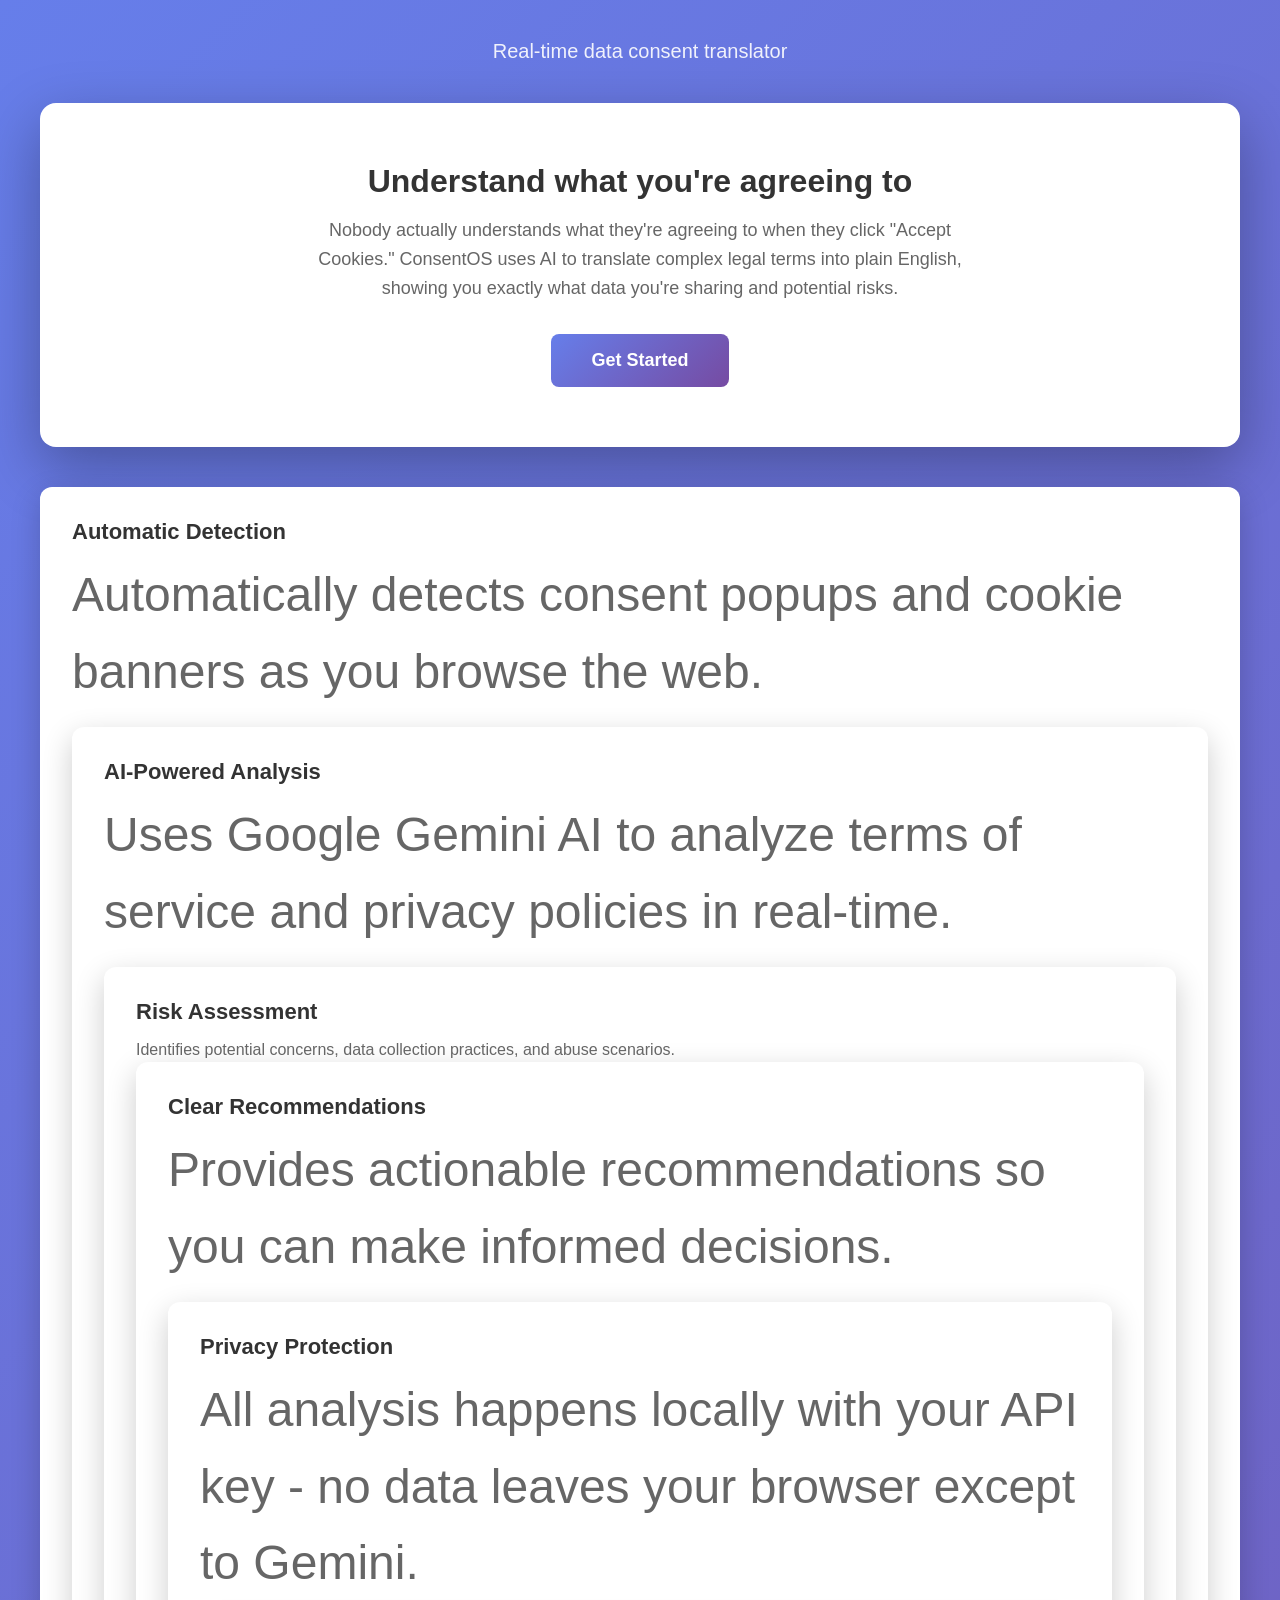
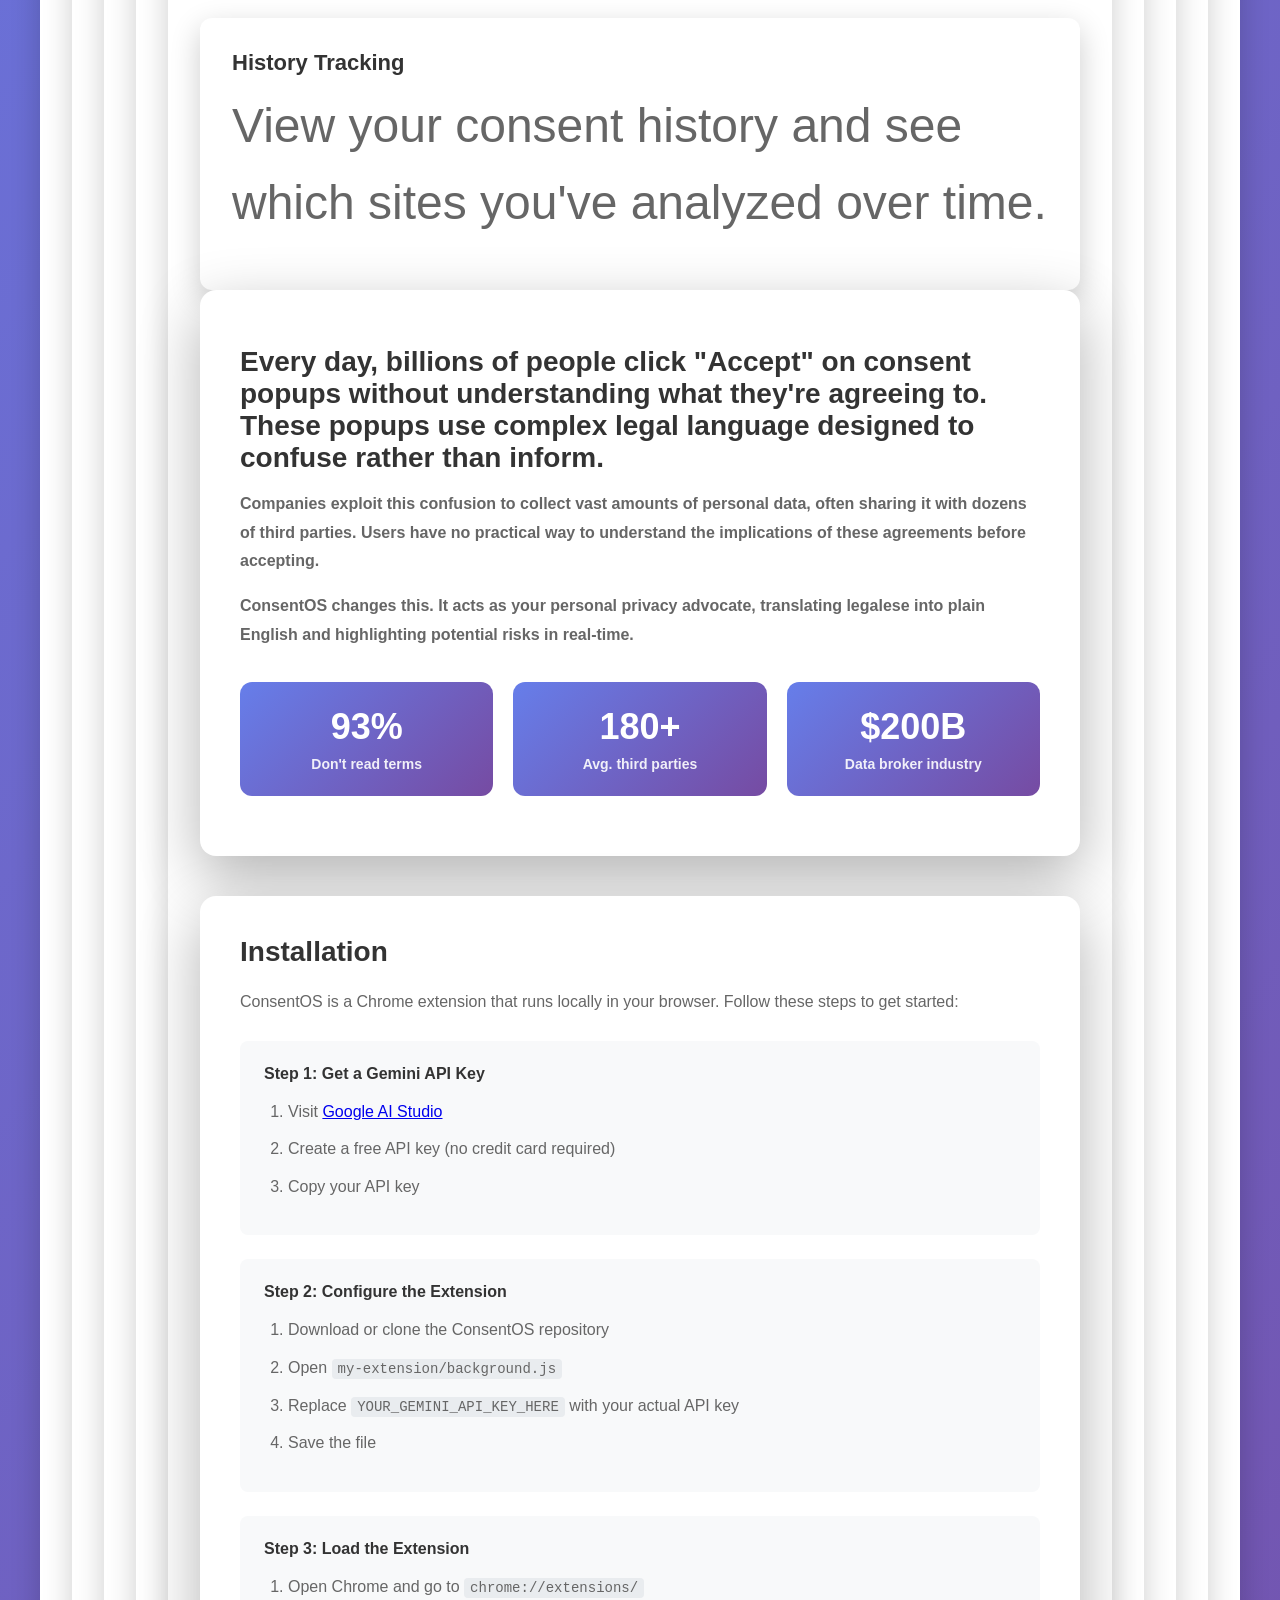
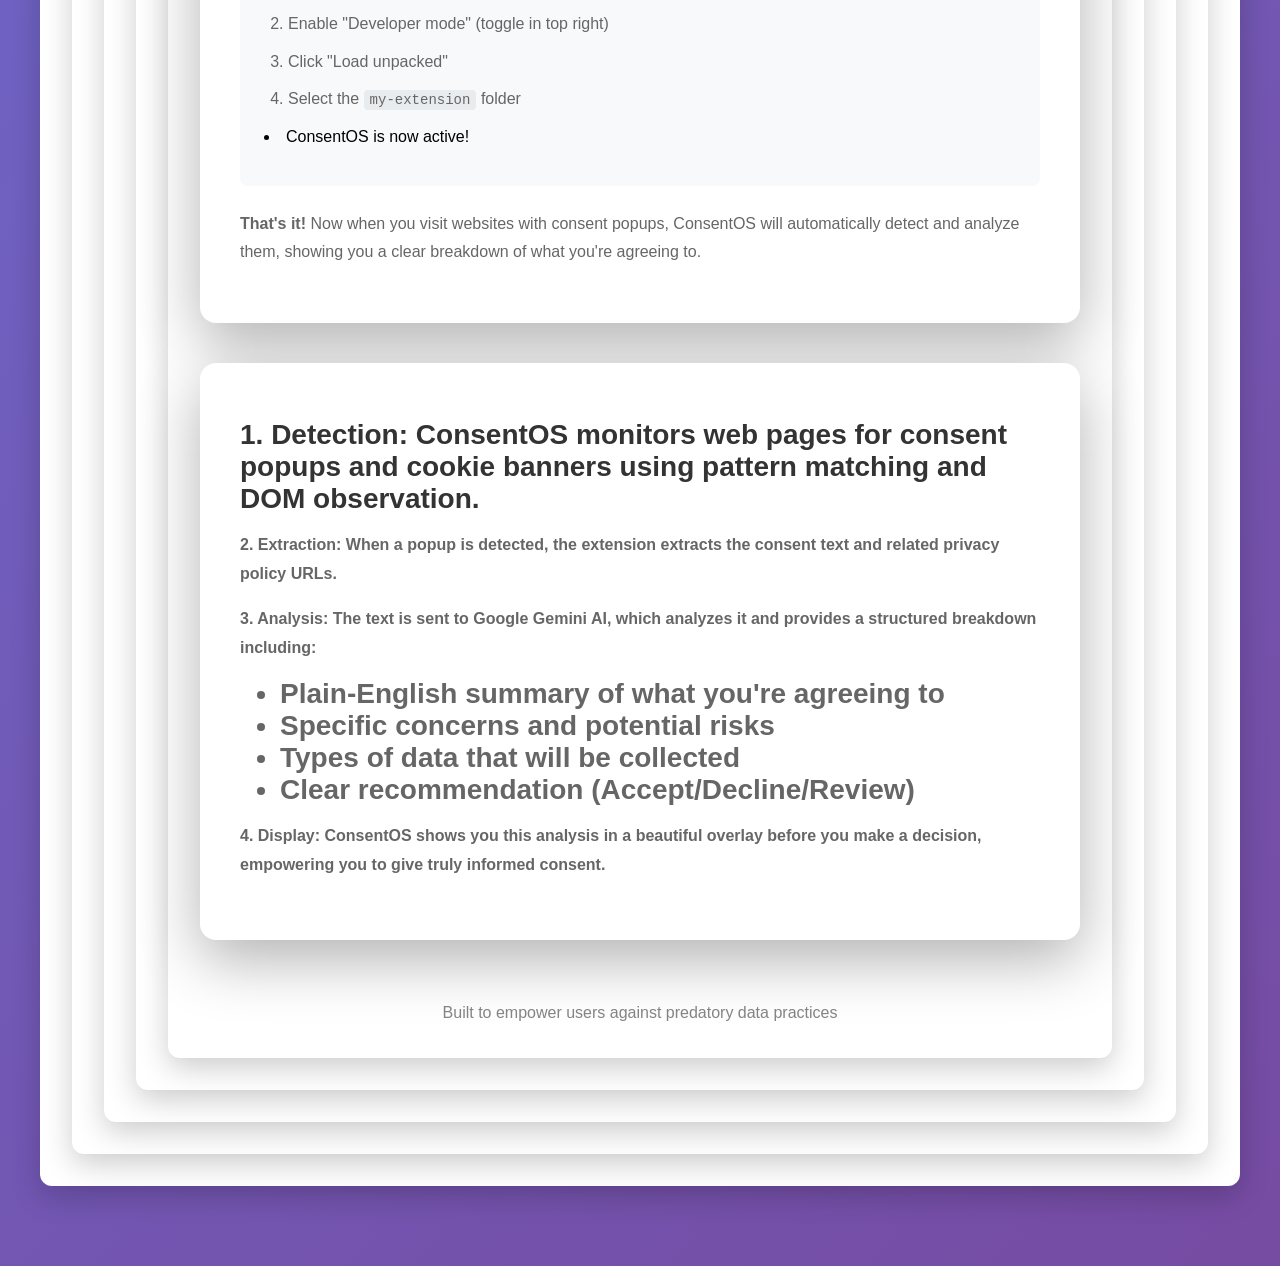
==== frontend/index.html @ c51e267b "feat: implement ConsentOS - real-time data consent translator - Chrome extension with AI-powered con" ====
<!DOCTYPE html>
<html lang="en">
<head>
  <meta charset="UTF-8">
  <meta name="viewport" content="width=device-width, initial-scale=1.0">
  <title>ConsentOS - Dashboard</title>
  <style>
    * {
      margin: 0;
      padding: 0;
      box-sizing: border-box;
    }
    
    body {
      font-family: -apple-system, BlinkMacSystemFont, 'Segoe UI', Roboto, sans-serif;
      background: linear-gradient(135deg, #667eea 0%, #764ba2 100%);
      min-height: 100vh;
      padding: 40px 20px;
    }
    
    .container {
      max-width: 1200px;
      margin: 0 auto;
    }
    
    header {
      text-align: center;
      color: white;
      margin-bottom: 40px;
    }
    
    h1 {
      font-size: 48px;
      margin-bottom: 12px;
    }
    
    .tagline {
      font-size: 20px;
      opacity: 0.9;
    }
    
    .hero {
      background: white;
      border-radius: 16px;
      padding: 60px 40px;
      text-align: center;
      margin-bottom: 40px;
      box-shadow: 0 20px 60px rgba(0, 0, 0, 0.3);
    }
    
    .hero h2 {
      font-size: 32px;
      color: #333;
      margin-bottom: 16px;
    }
    
    .hero p {
      font-size: 18px;
      color: #666;
      line-height: 1.6;
      max-width: 700px;
      margin: 0 auto 32px;
    }
    
    .cta-button {
      display: inline-block;
      background: linear-gradient(135deg, #667eea 0%, #764ba2 100%);
      color: white;
      padding: 16px 40px;
      border-radius: 8px;
      text-decoration: none;
      font-size: 18px;
      font-weight: 600;
      transition: transform 0.2s, box-shadow 0.2s;
    }
    
    .cta-button:hover {
      transform: translateY(-2px);
      box-shadow: 0 10px 30px rgba(102, 126, 234, 0.4);
    }
    
    .features {
      display: grid;
      grid-template-columns: repeat(auto-fit, minmax(300px, 1fr));
      gap: 24px;
      margin-bottom: 40px;
    }
    
    .feature-card {
      background: white;
      border-radius: 12px;
      padding: 32px;
      box-shadow: 0 10px 30px rgba(0, 0, 0, 0.2);
    }
    
    .feature-icon {
      font-size: 48px;
      margin-bottom: 16px;
    }
    
    .feature-card h3 {
      font-size: 22px;
      color: #333;
      margin-bottom: 12px;
    }
    
    .feature-card p {
      color: #666;
      line-height: 1.6;
    }
    
    .problem-section {
      background: white;
      border-radius: 16px;
      padding: 40px;
      margin-bottom: 40px;
      box-shadow: 0 20px 60px rgba(0, 0, 0, 0.3);
    }
    
    .problem-section h2 {
      font-size: 28px;
      color: #333;
      margin-bottom: 20px;
    }
    
    .problem-section p {
      color: #666;
      line-height: 1.8;
      font-size: 16px;
      margin-bottom: 16px;
    }
    
    .stats {
      display: grid;
      grid-template-columns: repeat(auto-fit, minmax(200px, 1fr));
      gap: 20px;
      margin-top: 32px;
    }
    
    .stat-card {
      background: linear-gradient(135deg, #667eea 0%, #764ba2 100%);
      color: white;
      padding: 24px;
      border-radius: 12px;
      text-align: center;
    }
    
    .stat-number {
      font-size: 36px;
      font-weight: 700;
      margin-bottom: 8px;
    }
    
    .stat-label {
      font-size: 14px;
      opacity: 0.9;
    }
    
    footer {
      text-align: center;
      color: white;
      margin-top: 60px;
      opacity: 0.8;
    }
    
    .install-steps {
      background: #f8f9fa;
      border-radius: 8px;
      padding: 24px;
      margin-top: 24px;
    }
    
    .install-steps h4 {
      color: #333;
      margin-bottom: 16px;
    }
    
    .install-steps ol {
      padding-left: 24px;
      color: #666;
    }
    
    .install-steps li {
      margin-bottom: 12px;
      line-height: 1.6;
    }
    
    code {
      background: #e9ecef;
      padding: 2px 6px;
      border-radius: 4px;
      font-family: 'Courier New', monospace;
      font-size: 14px;
    }
  </style>
</head>
<body>
  <div class="container">
    <header>
      <p class="tagline">Real-time data consent translator</p>      <h1>
    </header>
    
    <div class="hero">
      <h2>Understand what you're agreeing to</h2>
      <p>
        Nobody actually understands what they're agreeing to when they click "Accept Cookies." 
        ConsentOS uses AI to translate complex legal terms into plain English, showing you exactly 
        what data you're sharing and potential risks.
      </p>
      <a href="#install" class="cta-button">Get Started</a>
    </div>
    
    <div class="features">
      <div class="feature-card">
        <h3>Automatic Detection</h3>        <div class="feature-icon">
        <p>Automatically detects consent popups and cookie banners as you browse the web.</p>
      </div>
      
      <div class="feature-card">
        <h3>AI-Powered Analysis</h3>        <div class="feature-icon">
        <p>Uses Google Gemini AI to analyze terms of service and privacy policies in real-time.</p>
      </div>
      
      <div class="feature-card">
        <div class="feature-</div>icon">
        <h3>Risk Assessment</h3>
        <p>Identifies potential concerns, data collection practices, and abuse scenarios.</p>
      </div>
      
      <div class="feature-card">
        <h3>Clear Recommendations</h3>        <div class="feature-icon">
        <p>Provides actionable recommendations so you can make informed decisions.</p>
      </div>
      
      <div class="feature-card">
        <h3>Privacy Protection</h3>        <div class="feature-icon">
        <p>All analysis happens locally with your API key - no data leaves your browser except to Gemini.</p>
      </div>
      
      <div class="feature-card">
        <h3>History Tracking</h3>        <div class="feature-icon">
        <p>View your consent history and see which sites you've analyzed over time.</p>
      </div>
    </div>
    
    <div class="problem-section">
      <p>      <h2>
        Every day, billions of people click "Accept" on consent popups without understanding what 
        they're agreeing to. These popups use complex legal language designed to confuse rather than inform.
      </p>
      <p>
        Companies exploit this confusion to collect vast amounts of personal data, often sharing it 
        with dozens of third parties. Users have no practical way to understand the implications of 
        these agreements before accepting.
      </p>
      <p>
        <strong>ConsentOS changes this.</strong> It acts as your personal privacy advocate, translating 
        legalese into plain English and highlighting potential risks in real-time.
      </p>
      
      <div class="stats">
        <div class="stat-card">
          <div class="stat-number">93%</div>
          <div class="stat-label">Don't read terms</div>
        </div>
        <div class="stat-card">
          <div class="stat-number">180+</div>
          <div class="stat-label">Avg. third parties</div>
        </div>
        <div class="stat-card">
          <div class="stat-number">$200B</div>
          <div class="stat-label">Data broker industry</div>
        </div>
      </div>
    </div>
    
    <div class="problem-section" id="install">
      <h2> Installation</h2>
      <p>
        ConsentOS is a Chrome extension that runs locally in your browser. Follow these steps to get started:
      </p>
      
      <div class="install-steps">
        <h4>Step 1: Get a Gemini API Key</h4>
        <ol>
          <li>Visit <a href="https://makersuite.google.com/app/apikey" target="_blank">Google AI Studio</a></li>
          <li>Create a free API key (no credit card required)</li>
          <li>Copy your API key</li>
        </ol>
      </div>
      
      <div class="install-steps">
        <h4>Step 2: Configure the Extension</h4>
        <ol>
          <li>Download or clone the ConsentOS repository</li>
          <li>Open <code>my-extension/background.js</code></li>
          <li>Replace <code>YOUR_GEMINI_API_KEY_HERE</code> with your actual API key</li>
          <li>Save the file</li>
        </ol>
      </div>
      
      <div class="install-steps">
        <h4>Step 3: Load the Extension</h4>
        <ol>
          <li>Open Chrome and go to <code>chrome://extensions/</code></li>
          <li>Enable "Developer mode" (toggle in top right)</li>
          <li>Click "Load unpacked"</li>
          <li>Select the <code>my-extension</code> folder</li>
        </ol>          <li>ConsentOS is now active! 
      </div>
      
      <p style="margin-top: 24px;">
        <strong>That's it!</strong> Now when you visit websites with consent popups, ConsentOS will 
        automatically detect and analyze them, showing you a clear breakdown of what you're agreeing to.
      </p>
    </div>
    
    <div class="problem-section">
      <p>      <h2>
        <strong>1. Detection:</strong> ConsentOS monitors web pages for consent popups and cookie banners 
        using pattern matching and DOM observation.
      </p>
      <p>
        <strong>2. Extraction:</strong> When a popup is detected, the extension extracts the consent text 
        and related privacy policy URLs.
      </p>
      <p>
        <strong>3. Analysis:</strong> The text is sent to Google Gemini AI, which analyzes it and provides 
        a structured breakdown including:
      </p>
      <ul style="padding-left: 40px; color: #666; margin: 16px 0;">
        <li>Plain-English summary of what you're agreeing to</li>
        <li>Specific concerns and potential risks</li>
        <li>Types of data that will be collected</li>
        <li>Clear recommendation (Accept/Decline/Review)</li>
      </ul>
      <p>
        <strong>4. Display:</strong> ConsentOS shows you this analysis in a beautiful overlay before you 
        make a decision, empowering you to give truly informed consent.
      </p>
    </div>
    
    <footer>
      <p>Built to empower users against predatory data practices</p>
      <p style="margin-top:  2026 ConsentOS - Open Source Privacy Tool</p>8px;">
    </footer>
  </div>
</body>
</html>
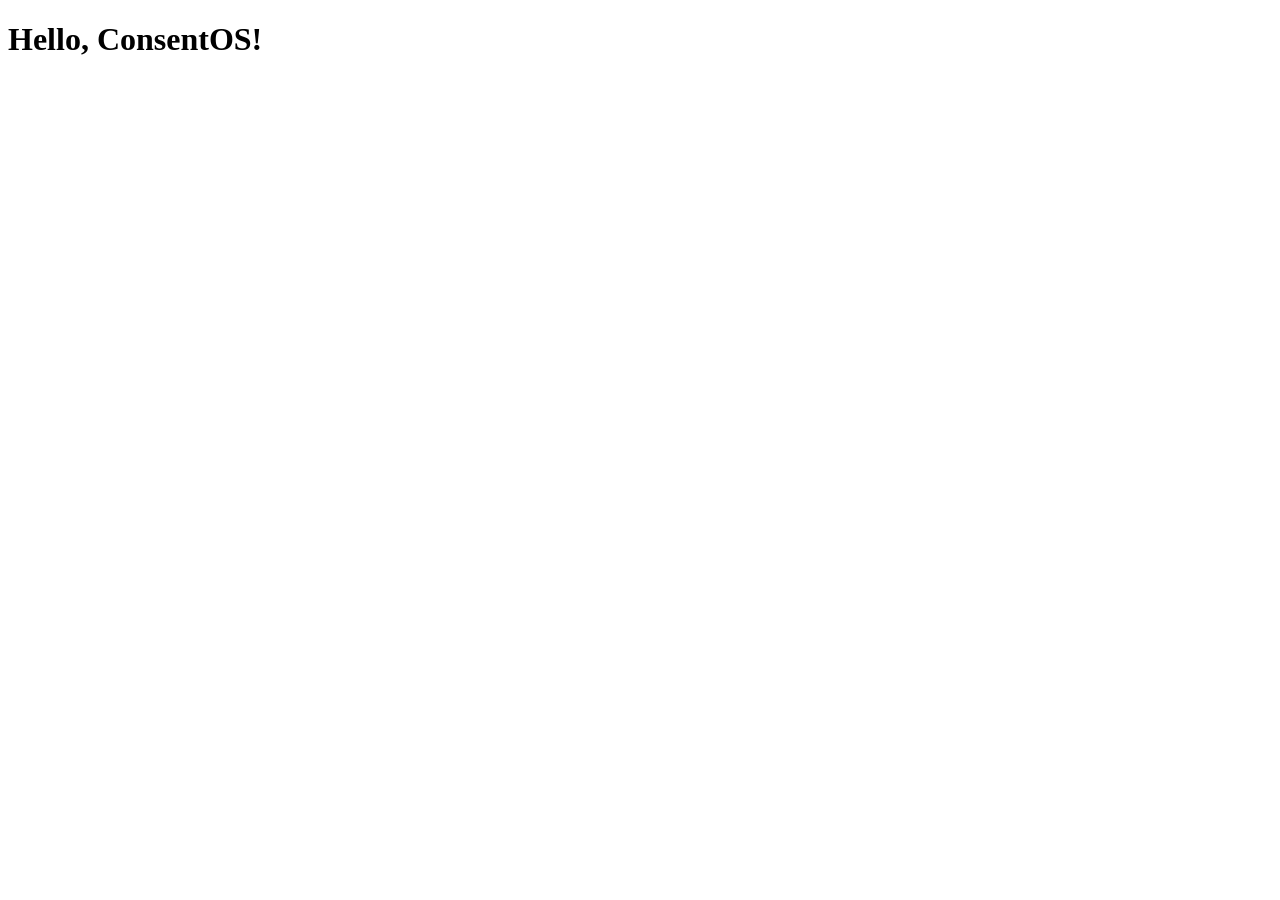
==== commit b2340d7e: "feat: add home page" ====
--- a/frontend/index.html
+++ b/frontend/index.html
@@ -1,349 +1,11 @@
 <!DOCTYPE html>
 <html lang="en">
 <head>
-  <meta charset="UTF-8">
-  <meta name="viewport" content="width=device-width, initial-scale=1.0">
-  <title>ConsentOS - Dashboard</title>
-  <style>
-    * {
-      margin: 0;
-      padding: 0;
-      box-sizing: border-box;
-    }
-    
-    body {
-      font-family: -apple-system, BlinkMacSystemFont, 'Segoe UI', Roboto, sans-serif;
-      background: linear-gradient(135deg, #667eea 0%, #764ba2 100%);
-      min-height: 100vh;
-      padding: 40px 20px;
-    }
-    
-    .container {
-      max-width: 1200px;
-      margin: 0 auto;
-    }
-    
-    header {
-      text-align: center;
-      color: white;
-      margin-bottom: 40px;
-    }
-    
-    h1 {
-      font-size: 48px;
-      margin-bottom: 12px;
-    }
-    
-    .tagline {
-      font-size: 20px;
-      opacity: 0.9;
-    }
-    
-    .hero {
-      background: white;
-      border-radius: 16px;
-      padding: 60px 40px;
-      text-align: center;
-      margin-bottom: 40px;
-      box-shadow: 0 20px 60px rgba(0, 0, 0, 0.3);
-    }
-    
-    .hero h2 {
-      font-size: 32px;
-      color: #333;
-      margin-bottom: 16px;
-    }
-    
-    .hero p {
-      font-size: 18px;
-      color: #666;
-      line-height: 1.6;
-      max-width: 700px;
-      margin: 0 auto 32px;
-    }
-    
-    .cta-button {
-      display: inline-block;
-      background: linear-gradient(135deg, #667eea 0%, #764ba2 100%);
-      color: white;
-      padding: 16px 40px;
-      border-radius: 8px;
-      text-decoration: none;
-      font-size: 18px;
-      font-weight: 600;
-      transition: transform 0.2s, box-shadow 0.2s;
-    }
-    
-    .cta-button:hover {
-      transform: translateY(-2px);
-      box-shadow: 0 10px 30px rgba(102, 126, 234, 0.4);
-    }
-    
-    .features {
-      display: grid;
-      grid-template-columns: repeat(auto-fit, minmax(300px, 1fr));
-      gap: 24px;
-      margin-bottom: 40px;
-    }
-    
-    .feature-card {
-      background: white;
-      border-radius: 12px;
-      padding: 32px;
-      box-shadow: 0 10px 30px rgba(0, 0, 0, 0.2);
-    }
-    
-    .feature-icon {
-      font-size: 48px;
-      margin-bottom: 16px;
-    }
-    
-    .feature-card h3 {
-      font-size: 22px;
-      color: #333;
-      margin-bottom: 12px;
-    }
-    
-    .feature-card p {
-      color: #666;
-      line-height: 1.6;
-    }
-    
-    .problem-section {
-      background: white;
-      border-radius: 16px;
-      padding: 40px;
-      margin-bottom: 40px;
-      box-shadow: 0 20px 60px rgba(0, 0, 0, 0.3);
-    }
-    
-    .problem-section h2 {
-      font-size: 28px;
-      color: #333;
-      margin-bottom: 20px;
-    }
-    
-    .problem-section p {
-      color: #666;
-      line-height: 1.8;
-      font-size: 16px;
-      margin-bottom: 16px;
-    }
-    
-    .stats {
-      display: grid;
-      grid-template-columns: repeat(auto-fit, minmax(200px, 1fr));
-      gap: 20px;
-      margin-top: 32px;
-    }
-    
-    .stat-card {
-      background: linear-gradient(135deg, #667eea 0%, #764ba2 100%);
-      color: white;
-      padding: 24px;
-      border-radius: 12px;
-      text-align: center;
-    }
-    
-    .stat-number {
-      font-size: 36px;
-      font-weight: 700;
-      margin-bottom: 8px;
-    }
-    
-    .stat-label {
-      font-size: 14px;
-      opacity: 0.9;
-    }
-    
-    footer {
-      text-align: center;
-      color: white;
-      margin-top: 60px;
-      opacity: 0.8;
-    }
-    
-    .install-steps {
-      background: #f8f9fa;
-      border-radius: 8px;
-      padding: 24px;
-      margin-top: 24px;
-    }
-    
-    .install-steps h4 {
-      color: #333;
-      margin-bottom: 16px;
-    }
-    
-    .install-steps ol {
-      padding-left: 24px;
-      color: #666;
-    }
-    
-    .install-steps li {
-      margin-bottom: 12px;
-      line-height: 1.6;
-    }
-    
-    code {
-      background: #e9ecef;
-      padding: 2px 6px;
-      border-radius: 4px;
-      font-family: 'Courier New', monospace;
-      font-size: 14px;
-    }
-  </style>
+    <meta charset="UTF-8">
+    <meta name="viewport" content="width=device-width, initial-scale=1.0">
+    <title>Hello</title>
 </head>
 <body>
-  <div class="container">
-    <header>
-      <p class="tagline">Real-time data consent translator</p>      <h1>
-    </header>
-    
-    <div class="hero">
-      <h2>Understand what you're agreeing to</h2>
-      <p>
-        Nobody actually understands what they're agreeing to when they click "Accept Cookies." 
-        ConsentOS uses AI to translate complex legal terms into plain English, showing you exactly 
-        what data you're sharing and potential risks.
-      </p>
-      <a href="#install" class="cta-button">Get Started</a>
-    </div>
-    
-    <div class="features">
-      <div class="feature-card">
-        <h3>Automatic Detection</h3>        <div class="feature-icon">
-        <p>Automatically detects consent popups and cookie banners as you browse the web.</p>
-      </div>
-      
-      <div class="feature-card">
-        <h3>AI-Powered Analysis</h3>        <div class="feature-icon">
-        <p>Uses Google Gemini AI to analyze terms of service and privacy policies in real-time.</p>
-      </div>
-      
-      <div class="feature-card">
-        <div class="feature-</div>icon">
-        <h3>Risk Assessment</h3>
-        <p>Identifies potential concerns, data collection practices, and abuse scenarios.</p>
-      </div>
-      
-      <div class="feature-card">
-        <h3>Clear Recommendations</h3>        <div class="feature-icon">
-        <p>Provides actionable recommendations so you can make informed decisions.</p>
-      </div>
-      
-      <div class="feature-card">
-        <h3>Privacy Protection</h3>        <div class="feature-icon">
-        <p>All analysis happens locally with your API key - no data leaves your browser except to Gemini.</p>
-      </div>
-      
-      <div class="feature-card">
-        <h3>History Tracking</h3>        <div class="feature-icon">
-        <p>View your consent history and see which sites you've analyzed over time.</p>
-      </div>
-    </div>
-    
-    <div class="problem-section">
-      <p>      <h2>
-        Every day, billions of people click "Accept" on consent popups without understanding what 
-        they're agreeing to. These popups use complex legal language designed to confuse rather than inform.
-      </p>
-      <p>
-        Companies exploit this confusion to collect vast amounts of personal data, often sharing it 
-        with dozens of third parties. Users have no practical way to understand the implications of 
-        these agreements before accepting.
-      </p>
-      <p>
-        <strong>ConsentOS changes this.</strong> It acts as your personal privacy advocate, translating 
-        legalese into plain English and highlighting potential risks in real-time.
-      </p>
-      
-      <div class="stats">
-        <div class="stat-card">
-          <div class="stat-number">93%</div>
-          <div class="stat-label">Don't read terms</div>
-        </div>
-        <div class="stat-card">
-          <div class="stat-number">180+</div>
-          <div class="stat-label">Avg. third parties</div>
-        </div>
-        <div class="stat-card">
-          <div class="stat-number">$200B</div>
-          <div class="stat-label">Data broker industry</div>
-        </div>
-      </div>
-    </div>
-    
-    <div class="problem-section" id="install">
-      <h2> Installation</h2>
-      <p>
-        ConsentOS is a Chrome extension that runs locally in your browser. Follow these steps to get started:
-      </p>
-      
-      <div class="install-steps">
-        <h4>Step 1: Get a Gemini API Key</h4>
-        <ol>
-          <li>Visit <a href="https://makersuite.google.com/app/apikey" target="_blank">Google AI Studio</a></li>
-          <li>Create a free API key (no credit card required)</li>
-          <li>Copy your API key</li>
-        </ol>
-      </div>
-      
-      <div class="install-steps">
-        <h4>Step 2: Configure the Extension</h4>
-        <ol>
-          <li>Download or clone the ConsentOS repository</li>
-          <li>Open <code>my-extension/background.js</code></li>
-          <li>Replace <code>YOUR_GEMINI_API_KEY_HERE</code> with your actual API key</li>
-          <li>Save the file</li>
-        </ol>
-      </div>
-      
-      <div class="install-steps">
-        <h4>Step 3: Load the Extension</h4>
-        <ol>
-          <li>Open Chrome and go to <code>chrome://extensions/</code></li>
-          <li>Enable "Developer mode" (toggle in top right)</li>
-          <li>Click "Load unpacked"</li>
-          <li>Select the <code>my-extension</code> folder</li>
-        </ol>          <li>ConsentOS is now active! 
-      </div>
-      
-      <p style="margin-top: 24px;">
-        <strong>That's it!</strong> Now when you visit websites with consent popups, ConsentOS will 
-        automatically detect and analyze them, showing you a clear breakdown of what you're agreeing to.
-      </p>
-    </div>
-    
-    <div class="problem-section">
-      <p>      <h2>
-        <strong>1. Detection:</strong> ConsentOS monitors web pages for consent popups and cookie banners 
-        using pattern matching and DOM observation.
-      </p>
-      <p>
-        <strong>2. Extraction:</strong> When a popup is detected, the extension extracts the consent text 
-        and related privacy policy URLs.
-      </p>
-      <p>
-        <strong>3. Analysis:</strong> The text is sent to Google Gemini AI, which analyzes it and provides 
-        a structured breakdown including:
-      </p>
-      <ul style="padding-left: 40px; color: #666; margin: 16px 0;">
-        <li>Plain-English summary of what you're agreeing to</li>
-        <li>Specific concerns and potential risks</li>
-        <li>Types of data that will be collected</li>
-        <li>Clear recommendation (Accept/Decline/Review)</li>
-      </ul>
-      <p>
-        <strong>4. Display:</strong> ConsentOS shows you this analysis in a beautiful overlay before you 
-        make a decision, empowering you to give truly informed consent.
-      </p>
-    </div>
-    
-    <footer>
-      <p>Built to empower users against predatory data practices</p>
-      <p style="margin-top:  2026 ConsentOS - Open Source Privacy Tool</p>8px;">
-    </footer>
-  </div>
+    <h1>Hello, ConsentOS!</h1>
 </body>
-</html>
+</html>
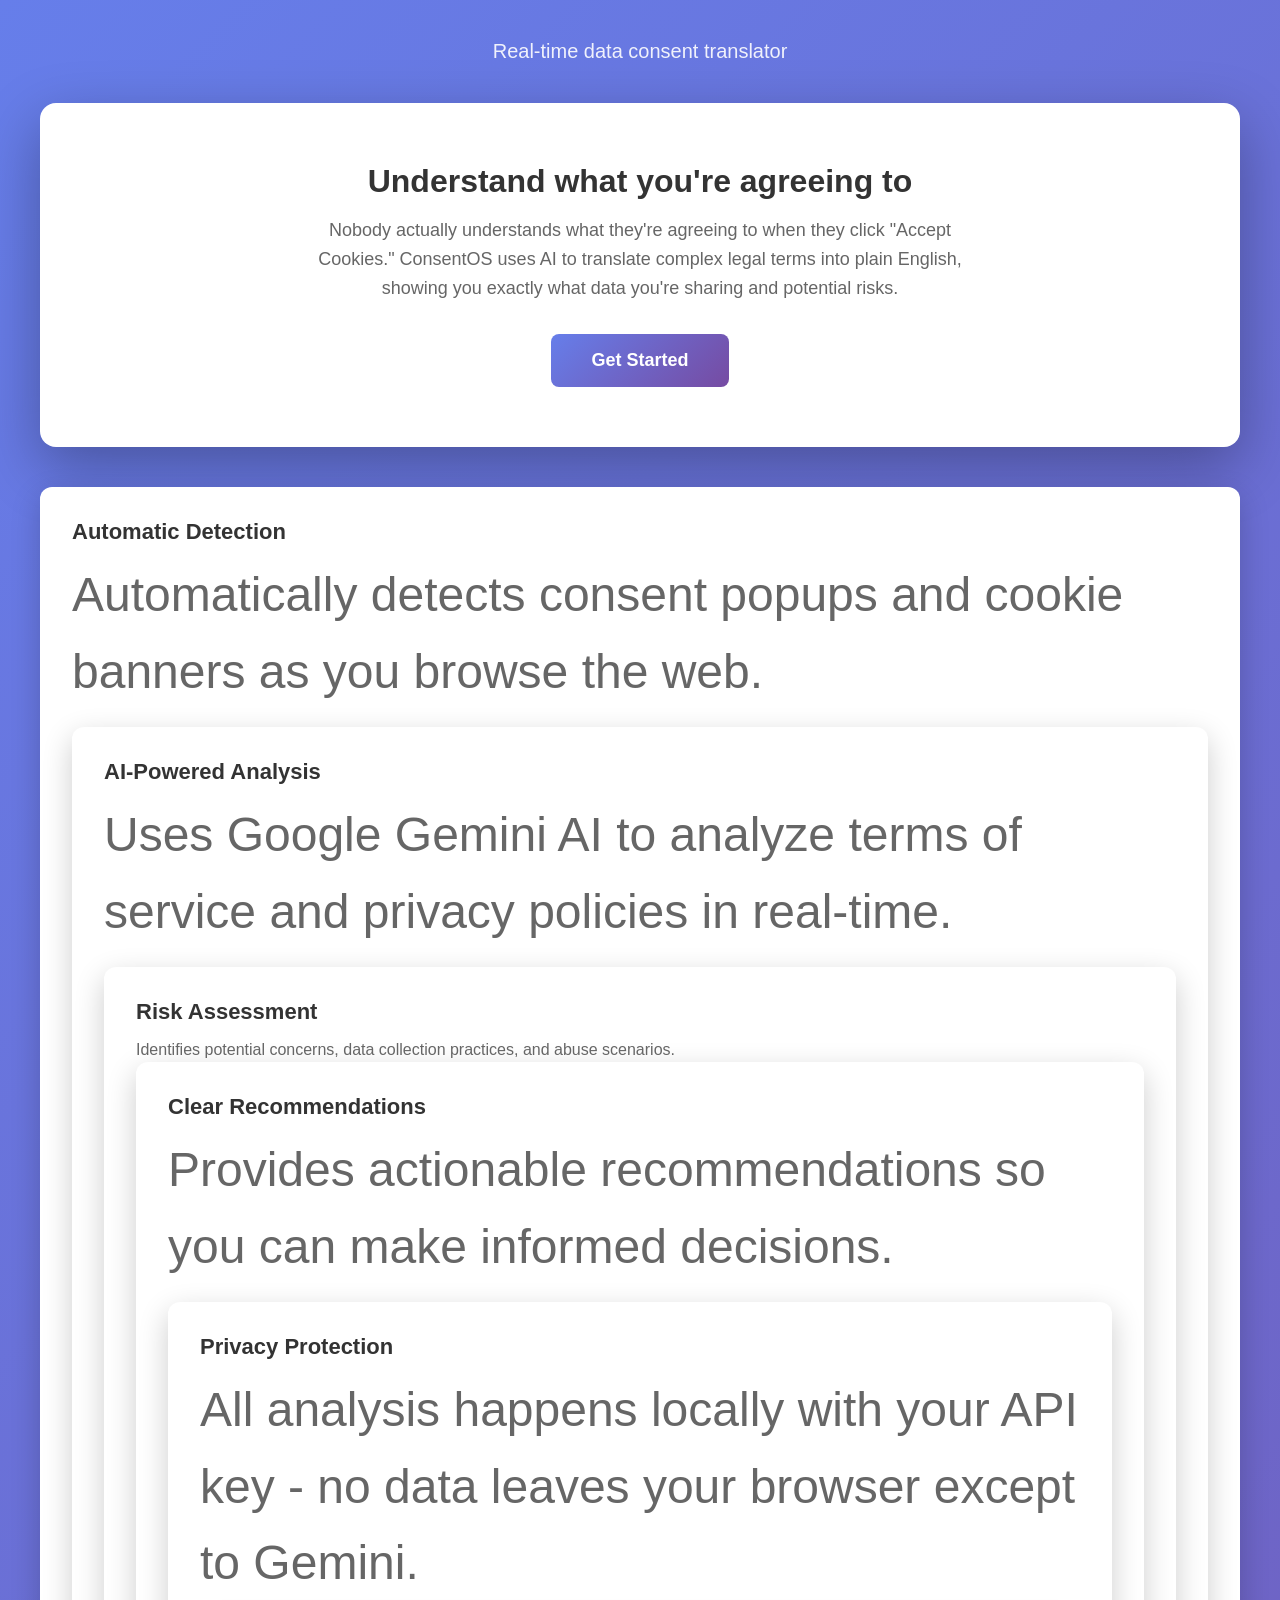
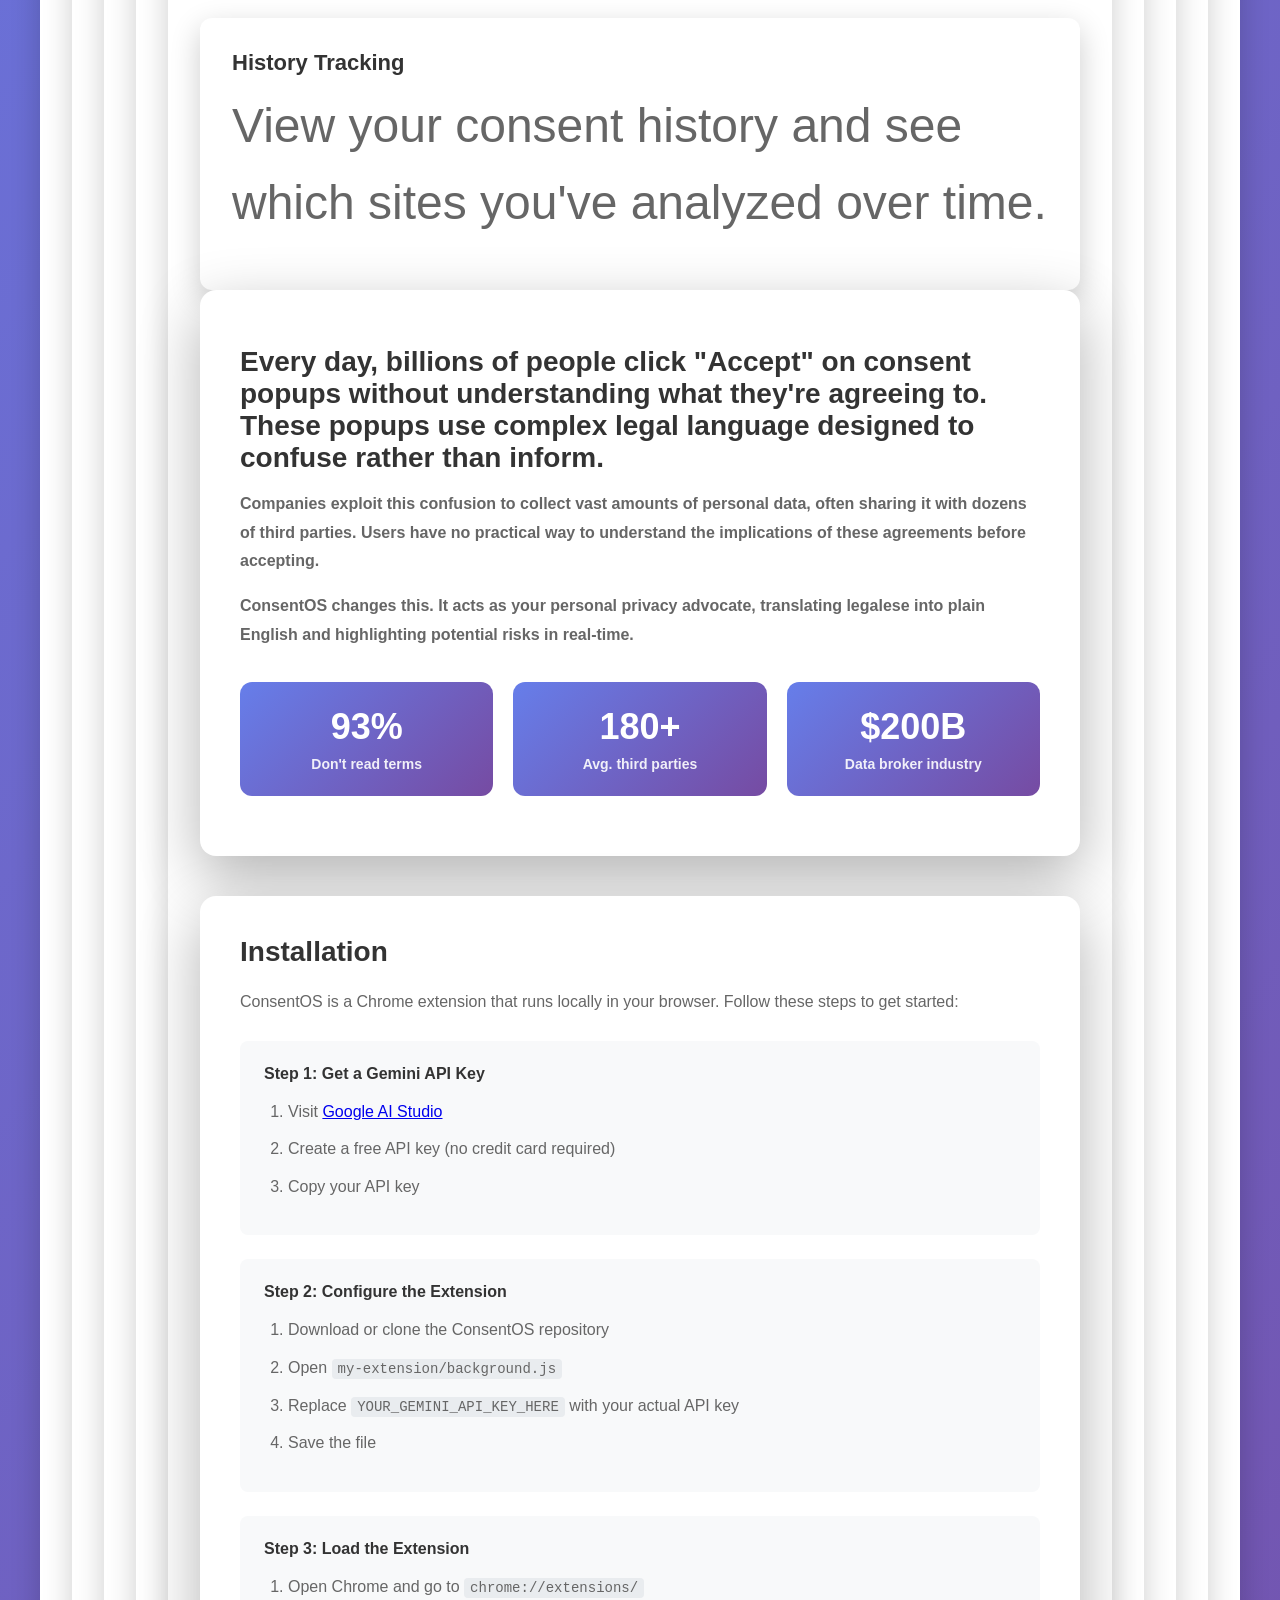
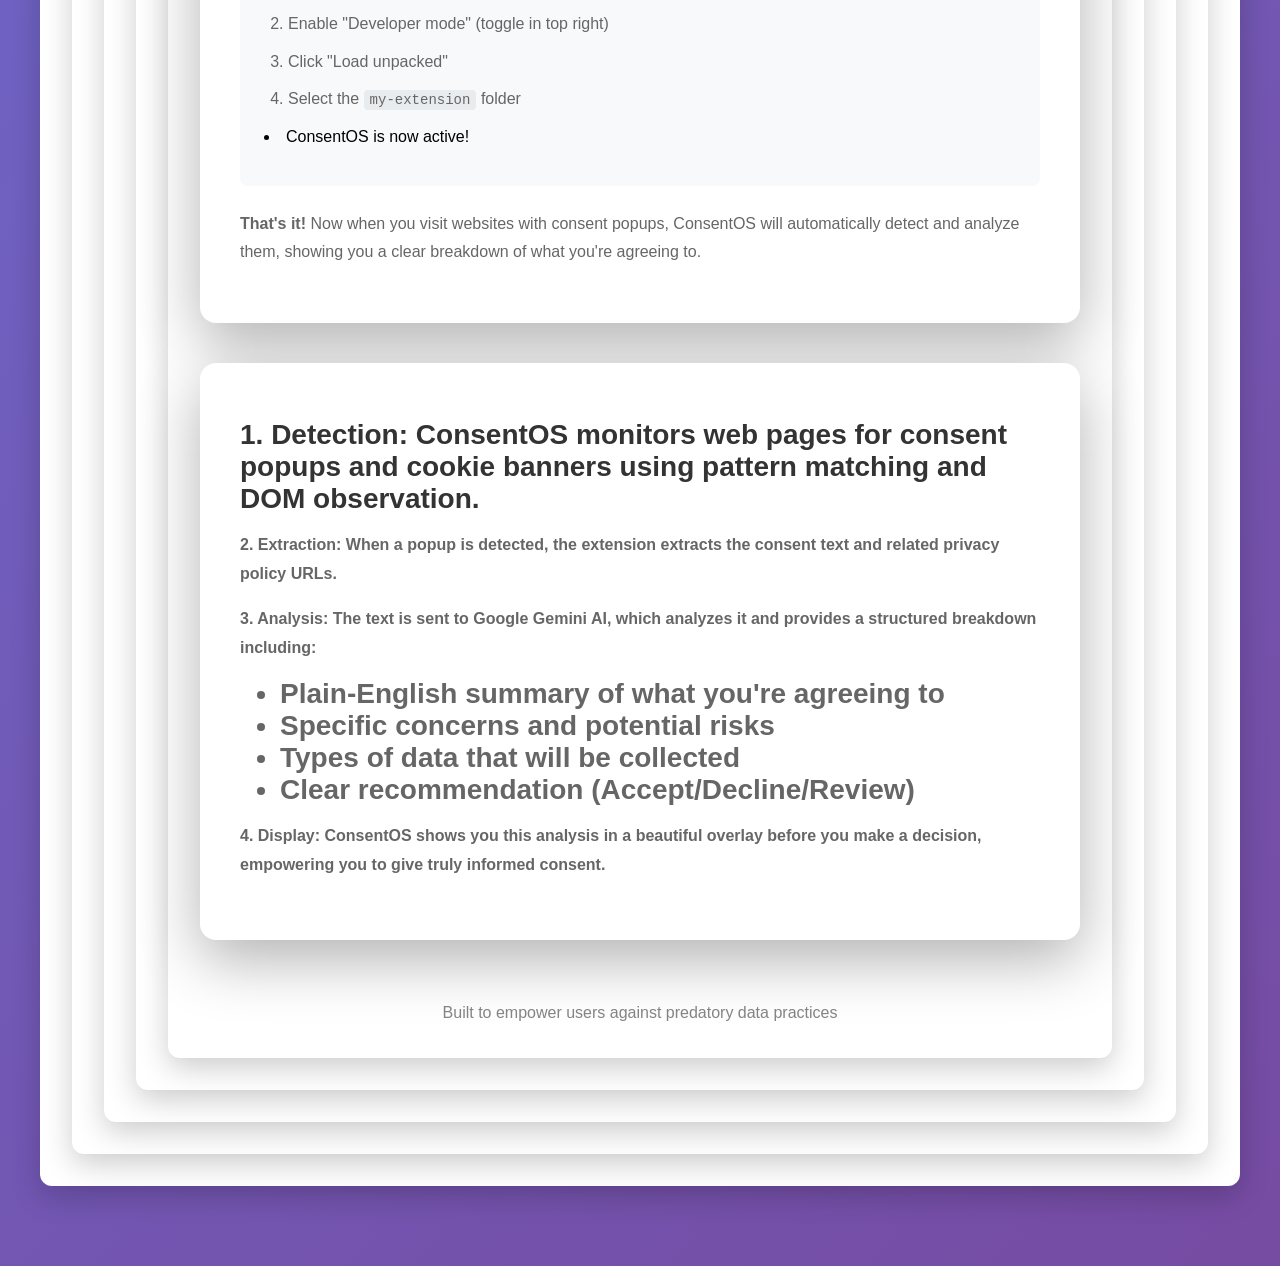
==== commit 514098a7: "Merge ConsentOS implementation Complete implementation of real-time data consent translator with AI " ====
--- a/frontend/index.html
+++ b/frontend/index.html
@@ -1,11 +1,349 @@
 <!DOCTYPE html>
 <html lang="en">
 <head>
-    <meta charset="UTF-8">
-    <meta name="viewport" content="width=device-width, initial-scale=1.0">
-    <title>Hello</title>
+  <meta charset="UTF-8">
+  <meta name="viewport" content="width=device-width, initial-scale=1.0">
+  <title>ConsentOS - Dashboard</title>
+  <style>
+    * {
+      margin: 0;
+      padding: 0;
+      box-sizing: border-box;
+    }
+    
+    body {
+      font-family: -apple-system, BlinkMacSystemFont, 'Segoe UI', Roboto, sans-serif;
+      background: linear-gradient(135deg, #667eea 0%, #764ba2 100%);
+      min-height: 100vh;
+      padding: 40px 20px;
+    }
+    
+    .container {
+      max-width: 1200px;
+      margin: 0 auto;
+    }
+    
+    header {
+      text-align: center;
+      color: white;
+      margin-bottom: 40px;
+    }
+    
+    h1 {
+      font-size: 48px;
+      margin-bottom: 12px;
+    }
+    
+    .tagline {
+      font-size: 20px;
+      opacity: 0.9;
+    }
+    
+    .hero {
+      background: white;
+      border-radius: 16px;
+      padding: 60px 40px;
+      text-align: center;
+      margin-bottom: 40px;
+      box-shadow: 0 20px 60px rgba(0, 0, 0, 0.3);
+    }
+    
+    .hero h2 {
+      font-size: 32px;
+      color: #333;
+      margin-bottom: 16px;
+    }
+    
+    .hero p {
+      font-size: 18px;
+      color: #666;
+      line-height: 1.6;
+      max-width: 700px;
+      margin: 0 auto 32px;
+    }
+    
+    .cta-button {
+      display: inline-block;
+      background: linear-gradient(135deg, #667eea 0%, #764ba2 100%);
+      color: white;
+      padding: 16px 40px;
+      border-radius: 8px;
+      text-decoration: none;
+      font-size: 18px;
+      font-weight: 600;
+      transition: transform 0.2s, box-shadow 0.2s;
+    }
+    
+    .cta-button:hover {
+      transform: translateY(-2px);
+      box-shadow: 0 10px 30px rgba(102, 126, 234, 0.4);
+    }
+    
+    .features {
+      display: grid;
+      grid-template-columns: repeat(auto-fit, minmax(300px, 1fr));
+      gap: 24px;
+      margin-bottom: 40px;
+    }
+    
+    .feature-card {
+      background: white;
+      border-radius: 12px;
+      padding: 32px;
+      box-shadow: 0 10px 30px rgba(0, 0, 0, 0.2);
+    }
+    
+    .feature-icon {
+      font-size: 48px;
+      margin-bottom: 16px;
+    }
+    
+    .feature-card h3 {
+      font-size: 22px;
+      color: #333;
+      margin-bottom: 12px;
+    }
+    
+    .feature-card p {
+      color: #666;
+      line-height: 1.6;
+    }
+    
+    .problem-section {
+      background: white;
+      border-radius: 16px;
+      padding: 40px;
+      margin-bottom: 40px;
+      box-shadow: 0 20px 60px rgba(0, 0, 0, 0.3);
+    }
+    
+    .problem-section h2 {
+      font-size: 28px;
+      color: #333;
+      margin-bottom: 20px;
+    }
+    
+    .problem-section p {
+      color: #666;
+      line-height: 1.8;
+      font-size: 16px;
+      margin-bottom: 16px;
+    }
+    
+    .stats {
+      display: grid;
+      grid-template-columns: repeat(auto-fit, minmax(200px, 1fr));
+      gap: 20px;
+      margin-top: 32px;
+    }
+    
+    .stat-card {
+      background: linear-gradient(135deg, #667eea 0%, #764ba2 100%);
+      color: white;
+      padding: 24px;
+      border-radius: 12px;
+      text-align: center;
+    }
+    
+    .stat-number {
+      font-size: 36px;
+      font-weight: 700;
+      margin-bottom: 8px;
+    }
+    
+    .stat-label {
+      font-size: 14px;
+      opacity: 0.9;
+    }
+    
+    footer {
+      text-align: center;
+      color: white;
+      margin-top: 60px;
+      opacity: 0.8;
+    }
+    
+    .install-steps {
+      background: #f8f9fa;
+      border-radius: 8px;
+      padding: 24px;
+      margin-top: 24px;
+    }
+    
+    .install-steps h4 {
+      color: #333;
+      margin-bottom: 16px;
+    }
+    
+    .install-steps ol {
+      padding-left: 24px;
+      color: #666;
+    }
+    
+    .install-steps li {
+      margin-bottom: 12px;
+      line-height: 1.6;
+    }
+    
+    code {
+      background: #e9ecef;
+      padding: 2px 6px;
+      border-radius: 4px;
+      font-family: 'Courier New', monospace;
+      font-size: 14px;
+    }
+  </style>
 </head>
 <body>
-    <h1>Hello, ConsentOS!</h1>
+  <div class="container">
+    <header>
+      <p class="tagline">Real-time data consent translator</p>      <h1>
+    </header>
+    
+    <div class="hero">
+      <h2>Understand what you're agreeing to</h2>
+      <p>
+        Nobody actually understands what they're agreeing to when they click "Accept Cookies." 
+        ConsentOS uses AI to translate complex legal terms into plain English, showing you exactly 
+        what data you're sharing and potential risks.
+      </p>
+      <a href="#install" class="cta-button">Get Started</a>
+    </div>
+    
+    <div class="features">
+      <div class="feature-card">
+        <h3>Automatic Detection</h3>        <div class="feature-icon">
+        <p>Automatically detects consent popups and cookie banners as you browse the web.</p>
+      </div>
+      
+      <div class="feature-card">
+        <h3>AI-Powered Analysis</h3>        <div class="feature-icon">
+        <p>Uses Google Gemini AI to analyze terms of service and privacy policies in real-time.</p>
+      </div>
+      
+      <div class="feature-card">
+        <div class="feature-</div>icon">
+        <h3>Risk Assessment</h3>
+        <p>Identifies potential concerns, data collection practices, and abuse scenarios.</p>
+      </div>
+      
+      <div class="feature-card">
+        <h3>Clear Recommendations</h3>        <div class="feature-icon">
+        <p>Provides actionable recommendations so you can make informed decisions.</p>
+      </div>
+      
+      <div class="feature-card">
+        <h3>Privacy Protection</h3>        <div class="feature-icon">
+        <p>All analysis happens locally with your API key - no data leaves your browser except to Gemini.</p>
+      </div>
+      
+      <div class="feature-card">
+        <h3>History Tracking</h3>        <div class="feature-icon">
+        <p>View your consent history and see which sites you've analyzed over time.</p>
+      </div>
+    </div>
+    
+    <div class="problem-section">
+      <p>      <h2>
+        Every day, billions of people click "Accept" on consent popups without understanding what 
+        they're agreeing to. These popups use complex legal language designed to confuse rather than inform.
+      </p>
+      <p>
+        Companies exploit this confusion to collect vast amounts of personal data, often sharing it 
+        with dozens of third parties. Users have no practical way to understand the implications of 
+        these agreements before accepting.
+      </p>
+      <p>
+        <strong>ConsentOS changes this.</strong> It acts as your personal privacy advocate, translating 
+        legalese into plain English and highlighting potential risks in real-time.
+      </p>
+      
+      <div class="stats">
+        <div class="stat-card">
+          <div class="stat-number">93%</div>
+          <div class="stat-label">Don't read terms</div>
+        </div>
+        <div class="stat-card">
+          <div class="stat-number">180+</div>
+          <div class="stat-label">Avg. third parties</div>
+        </div>
+        <div class="stat-card">
+          <div class="stat-number">$200B</div>
+          <div class="stat-label">Data broker industry</div>
+        </div>
+      </div>
+    </div>
+    
+    <div class="problem-section" id="install">
+      <h2> Installation</h2>
+      <p>
+        ConsentOS is a Chrome extension that runs locally in your browser. Follow these steps to get started:
+      </p>
+      
+      <div class="install-steps">
+        <h4>Step 1: Get a Gemini API Key</h4>
+        <ol>
+          <li>Visit <a href="https://makersuite.google.com/app/apikey" target="_blank">Google AI Studio</a></li>
+          <li>Create a free API key (no credit card required)</li>
+          <li>Copy your API key</li>
+        </ol>
+      </div>
+      
+      <div class="install-steps">
+        <h4>Step 2: Configure the Extension</h4>
+        <ol>
+          <li>Download or clone the ConsentOS repository</li>
+          <li>Open <code>my-extension/background.js</code></li>
+          <li>Replace <code>YOUR_GEMINI_API_KEY_HERE</code> with your actual API key</li>
+          <li>Save the file</li>
+        </ol>
+      </div>
+      
+      <div class="install-steps">
+        <h4>Step 3: Load the Extension</h4>
+        <ol>
+          <li>Open Chrome and go to <code>chrome://extensions/</code></li>
+          <li>Enable "Developer mode" (toggle in top right)</li>
+          <li>Click "Load unpacked"</li>
+          <li>Select the <code>my-extension</code> folder</li>
+        </ol>          <li>ConsentOS is now active! 
+      </div>
+      
+      <p style="margin-top: 24px;">
+        <strong>That's it!</strong> Now when you visit websites with consent popups, ConsentOS will 
+        automatically detect and analyze them, showing you a clear breakdown of what you're agreeing to.
+      </p>
+    </div>
+    
+    <div class="problem-section">
+      <p>      <h2>
+        <strong>1. Detection:</strong> ConsentOS monitors web pages for consent popups and cookie banners 
+        using pattern matching and DOM observation.
+      </p>
+      <p>
+        <strong>2. Extraction:</strong> When a popup is detected, the extension extracts the consent text 
+        and related privacy policy URLs.
+      </p>
+      <p>
+        <strong>3. Analysis:</strong> The text is sent to Google Gemini AI, which analyzes it and provides 
+        a structured breakdown including:
+      </p>
+      <ul style="padding-left: 40px; color: #666; margin: 16px 0;">
+        <li>Plain-English summary of what you're agreeing to</li>
+        <li>Specific concerns and potential risks</li>
+        <li>Types of data that will be collected</li>
+        <li>Clear recommendation (Accept/Decline/Review)</li>
+      </ul>
+      <p>
+        <strong>4. Display:</strong> ConsentOS shows you this analysis in a beautiful overlay before you 
+        make a decision, empowering you to give truly informed consent.
+      </p>
+    </div>
+    
+    <footer>
+      <p>Built to empower users against predatory data practices</p>
+      <p style="margin-top:  2026 ConsentOS - Open Source Privacy Tool</p>8px;">
+    </footer>
+  </div>
 </body>
-</html>+</html>
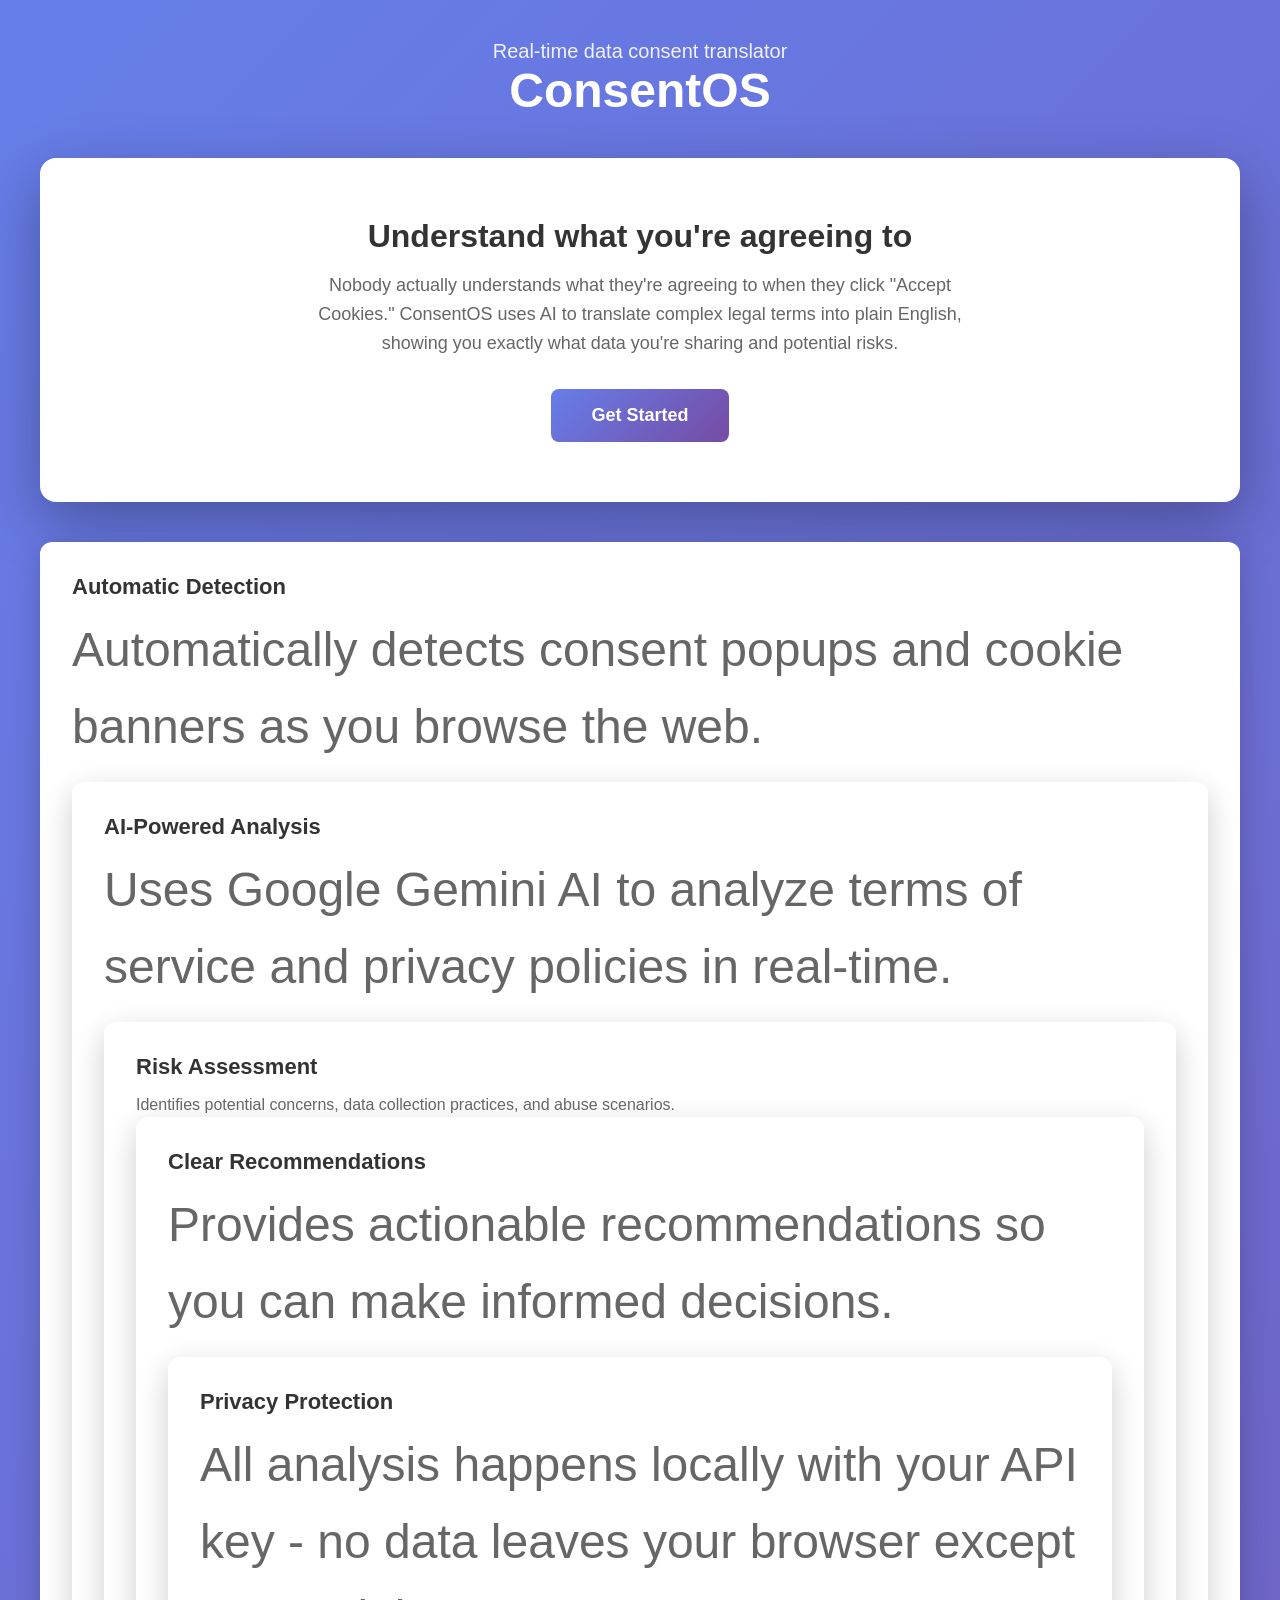
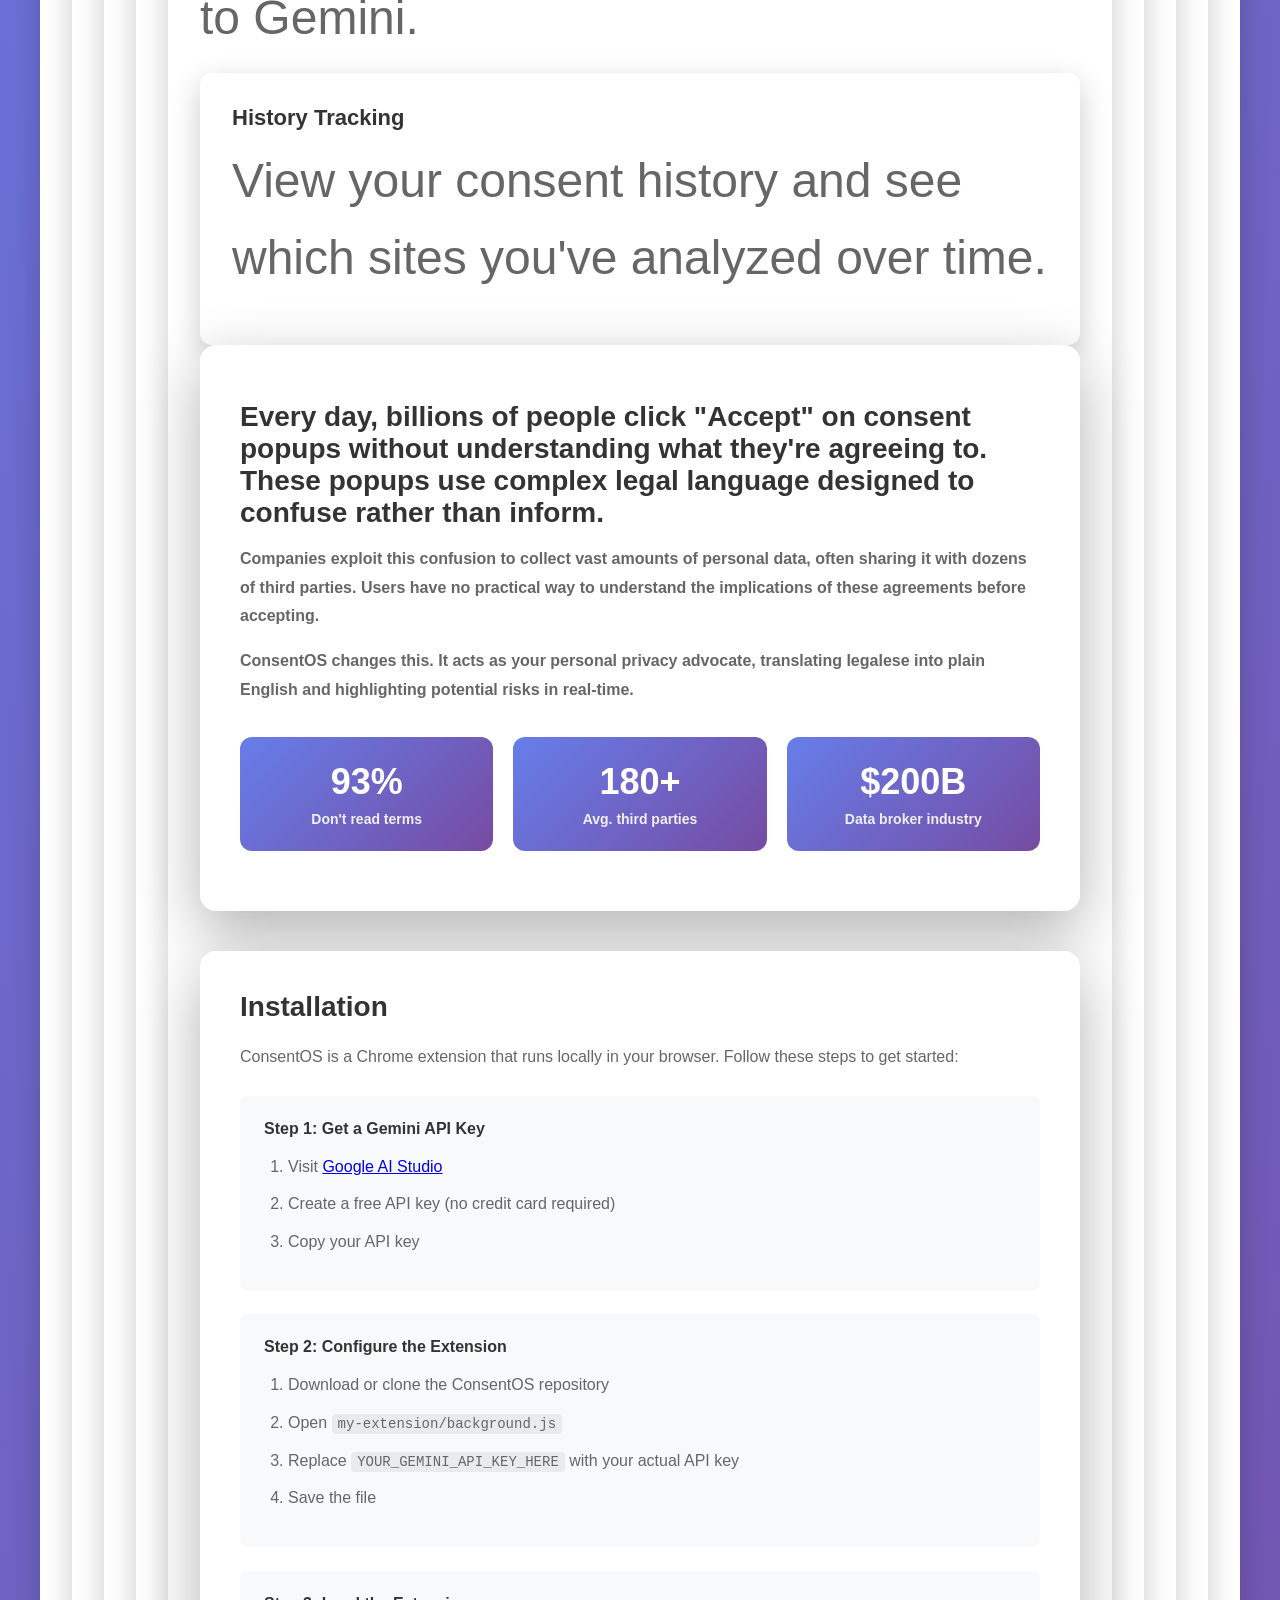
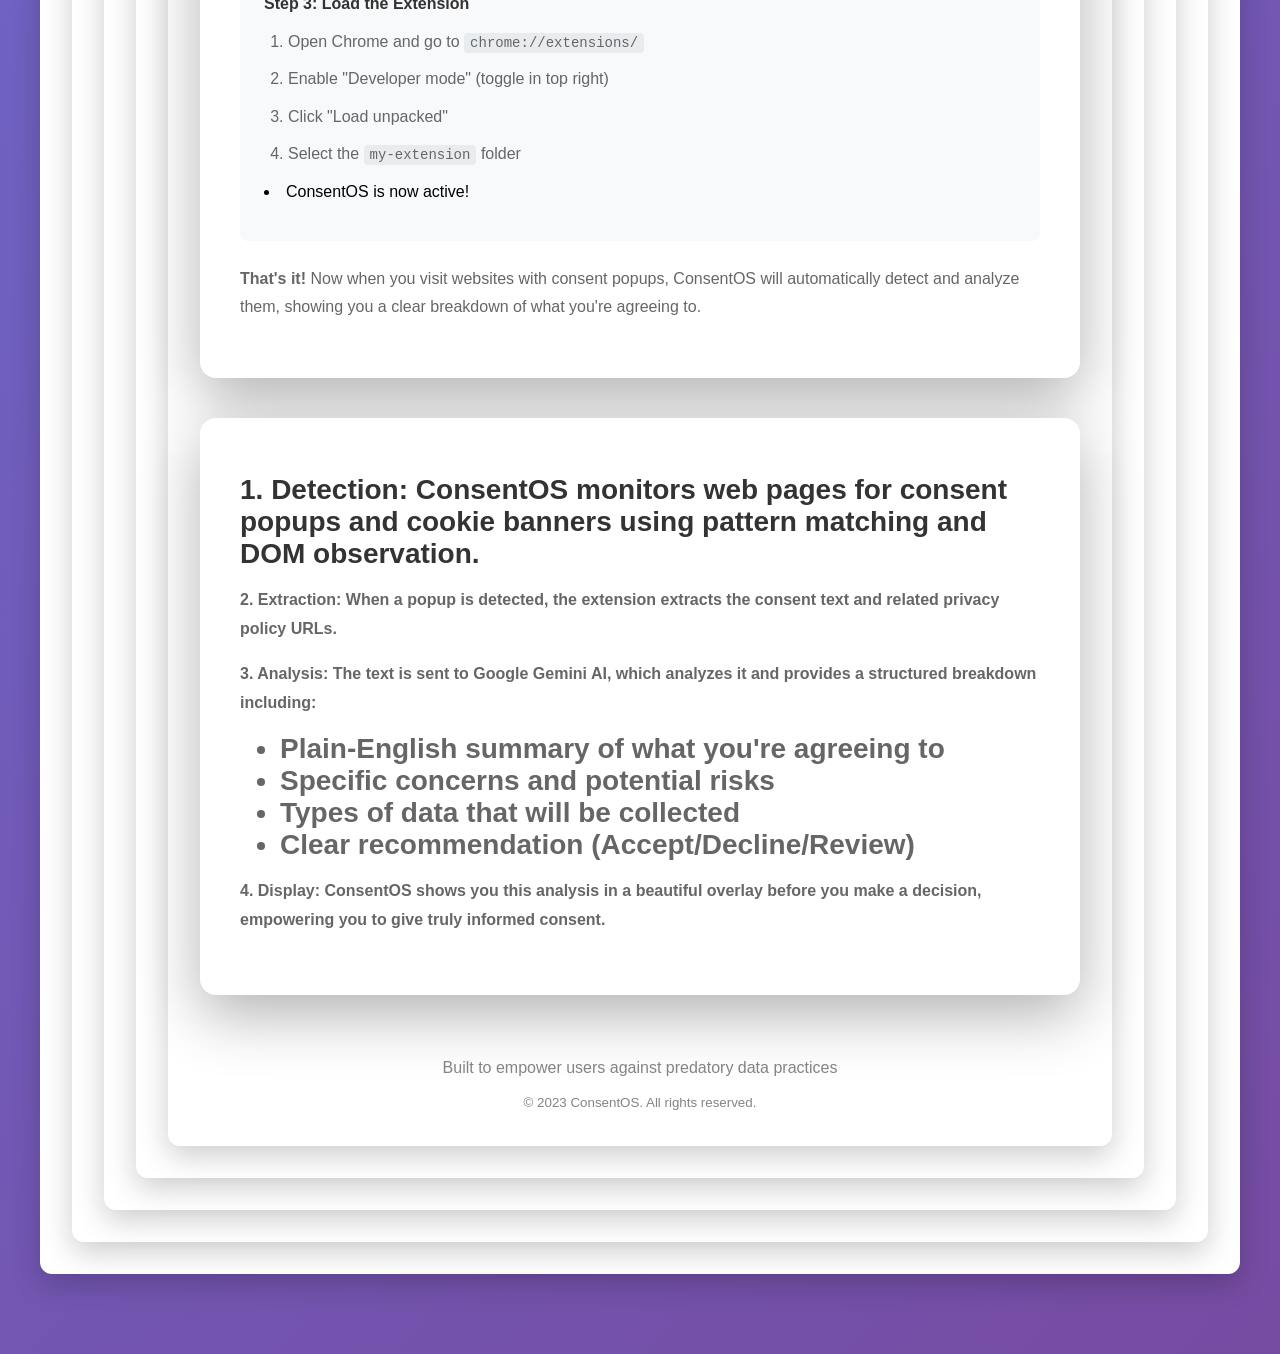
==== commit 193c4430: "feat: Revamp ConsentOS extension with AI-powered consent analysis - Enhanced content script to impro" ====
--- a/frontend/index.html
+++ b/frontend/index.html
@@ -4,200 +4,13 @@
   <meta charset="UTF-8">
   <meta name="viewport" content="width=device-width, initial-scale=1.0">
   <title>ConsentOS - Dashboard</title>
-  <style>
-    * {
-      margin: 0;
-      padding: 0;
-      box-sizing: border-box;
-    }
-    
-    body {
-      font-family: -apple-system, BlinkMacSystemFont, 'Segoe UI', Roboto, sans-serif;
-      background: linear-gradient(135deg, #667eea 0%, #764ba2 100%);
-      min-height: 100vh;
-      padding: 40px 20px;
-    }
-    
-    .container {
-      max-width: 1200px;
-      margin: 0 auto;
-    }
-    
-    header {
-      text-align: center;
-      color: white;
-      margin-bottom: 40px;
-    }
-    
-    h1 {
-      font-size: 48px;
-      margin-bottom: 12px;
-    }
-    
-    .tagline {
-      font-size: 20px;
-      opacity: 0.9;
-    }
-    
-    .hero {
-      background: white;
-      border-radius: 16px;
-      padding: 60px 40px;
-      text-align: center;
-      margin-bottom: 40px;
-      box-shadow: 0 20px 60px rgba(0, 0, 0, 0.3);
-    }
-    
-    .hero h2 {
-      font-size: 32px;
-      color: #333;
-      margin-bottom: 16px;
-    }
-    
-    .hero p {
-      font-size: 18px;
-      color: #666;
-      line-height: 1.6;
-      max-width: 700px;
-      margin: 0 auto 32px;
-    }
-    
-    .cta-button {
-      display: inline-block;
-      background: linear-gradient(135deg, #667eea 0%, #764ba2 100%);
-      color: white;
-      padding: 16px 40px;
-      border-radius: 8px;
-      text-decoration: none;
-      font-size: 18px;
-      font-weight: 600;
-      transition: transform 0.2s, box-shadow 0.2s;
-    }
-    
-    .cta-button:hover {
-      transform: translateY(-2px);
-      box-shadow: 0 10px 30px rgba(102, 126, 234, 0.4);
-    }
-    
-    .features {
-      display: grid;
-      grid-template-columns: repeat(auto-fit, minmax(300px, 1fr));
-      gap: 24px;
-      margin-bottom: 40px;
-    }
-    
-    .feature-card {
-      background: white;
-      border-radius: 12px;
-      padding: 32px;
-      box-shadow: 0 10px 30px rgba(0, 0, 0, 0.2);
-    }
-    
-    .feature-icon {
-      font-size: 48px;
-      margin-bottom: 16px;
-    }
-    
-    .feature-card h3 {
-      font-size: 22px;
-      color: #333;
-      margin-bottom: 12px;
-    }
-    
-    .feature-card p {
-      color: #666;
-      line-height: 1.6;
-    }
-    
-    .problem-section {
-      background: white;
-      border-radius: 16px;
-      padding: 40px;
-      margin-bottom: 40px;
-      box-shadow: 0 20px 60px rgba(0, 0, 0, 0.3);
-    }
-    
-    .problem-section h2 {
-      font-size: 28px;
-      color: #333;
-      margin-bottom: 20px;
-    }
-    
-    .problem-section p {
-      color: #666;
-      line-height: 1.8;
-      font-size: 16px;
-      margin-bottom: 16px;
-    }
-    
-    .stats {
-      display: grid;
-      grid-template-columns: repeat(auto-fit, minmax(200px, 1fr));
-      gap: 20px;
-      margin-top: 32px;
-    }
-    
-    .stat-card {
-      background: linear-gradient(135deg, #667eea 0%, #764ba2 100%);
-      color: white;
-      padding: 24px;
-      border-radius: 12px;
-      text-align: center;
-    }
-    
-    .stat-number {
-      font-size: 36px;
-      font-weight: 700;
-      margin-bottom: 8px;
-    }
-    
-    .stat-label {
-      font-size: 14px;
-      opacity: 0.9;
-    }
-    
-    footer {
-      text-align: center;
-      color: white;
-      margin-top: 60px;
-      opacity: 0.8;
-    }
-    
-    .install-steps {
-      background: #f8f9fa;
-      border-radius: 8px;
-      padding: 24px;
-      margin-top: 24px;
-    }
-    
-    .install-steps h4 {
-      color: #333;
-      margin-bottom: 16px;
-    }
-    
-    .install-steps ol {
-      padding-left: 24px;
-      color: #666;
-    }
-    
-    .install-steps li {
-      margin-bottom: 12px;
-      line-height: 1.6;
-    }
-    
-    code {
-      background: #e9ecef;
-      padding: 2px 6px;
-      border-radius: 4px;
-      font-family: 'Courier New', monospace;
-      font-size: 14px;
-    }
-  </style>
+  <link rel="stylesheet" href="styles.css">
 </head>
 <body>
   <div class="container">
     <header>
-      <p class="tagline">Real-time data consent translator</p>      <h1>
+      <p class="tagline">Real-time data consent translator</p>      
+      <h1>ConsentOS</h1>
     </header>
     
     <div class="hero">
@@ -212,7 +25,7 @@
     
     <div class="features">
       <div class="feature-card">
-        <h3>Automatic Detection</h3>        <div class="feature-icon">
+        <h3>Automatic Detection</h3>       <div class="feature-icon">
         <p>Automatically detects consent popups and cookie banners as you browse the web.</p>
       </div>
       
@@ -342,7 +155,9 @@
     
     <footer>
       <p>Built to empower users against predatory data practices</p>
-      <p style="margin-top:  2026 ConsentOS - Open Source Privacy Tool</p>8px;">
+      <p style="margin-top: 8px;">
+        <small>© 2023 ConsentOS. All rights reserved.</small>
+      </p>
     </footer>
   </div>
 </body>
--- a/frontend/styles.css
+++ b/frontend/styles.css
@@ -0,0 +1,188 @@
+
+* {
+    margin: 0;
+    padding: 0;
+    box-sizing: border-box;
+}
+
+body {
+    font-family: -apple-system, BlinkMacSystemFont, 'Segoe UI', Roboto, sans-serif;
+    background: linear-gradient(135deg, #667eea 0%, #764ba2 100%);
+    min-height: 100vh;
+    padding: 40px 20px;
+}
+
+.container {
+    max-width: 1200px;
+    margin: 0 auto;
+}
+
+header {
+    text-align: center;
+    color: white;
+    margin-bottom: 40px;
+}
+
+h1 {
+    font-size: 48px;
+    margin-bottom: 12px;
+}
+
+.tagline {
+    font-size: 20px;
+    opacity: 0.9;
+}
+
+.hero {
+    background: white;
+    border-radius: 16px;
+    padding: 60px 40px;
+    text-align: center;
+    margin-bottom: 40px;
+    box-shadow: 0 20px 60px rgba(0, 0, 0, 0.3);
+}
+
+.hero h2 {
+    font-size: 32px;
+    color: #333;
+    margin-bottom: 16px;
+}
+
+.hero p {
+    font-size: 18px;
+    color: #666;
+    line-height: 1.6;
+    max-width: 700px;
+    margin: 0 auto 32px;
+}
+
+.cta-button {
+    display: inline-block;
+    background: linear-gradient(135deg, #667eea 0%, #764ba2 100%);
+    color: white;
+    padding: 16px 40px;
+    border-radius: 8px;
+    text-decoration: none;
+    font-size: 18px;
+    font-weight: 600;
+    transition: transform 0.2s, box-shadow 0.2s;
+}
+
+.cta-button:hover {
+    transform: translateY(-2px);
+    box-shadow: 0 10px 30px rgba(102, 126, 234, 0.4);
+}
+
+.features {
+    display: grid;
+    grid-template-columns: repeat(auto-fit, minmax(300px, 1fr));
+    gap: 24px;
+    margin-bottom: 40px;
+}
+
+.feature-card {
+    background: white;
+    border-radius: 12px;
+    padding: 32px;
+    box-shadow: 0 10px 30px rgba(0, 0, 0, 0.2);
+}
+
+.feature-icon {
+    font-size: 48px;
+    margin-bottom: 16px;
+}
+
+.feature-card h3 {
+    font-size: 22px;
+    color: #333;
+    margin-bottom: 12px;
+}
+
+.feature-card p {
+    color: #666;
+    line-height: 1.6;
+}
+
+.problem-section {
+    background: white;
+    border-radius: 16px;
+    padding: 40px;
+    margin-bottom: 40px;
+    box-shadow: 0 20px 60px rgba(0, 0, 0, 0.3);
+}
+
+.problem-section h2 {
+    font-size: 28px;
+    color: #333;
+    margin-bottom: 20px;
+}
+
+.problem-section p {
+    color: #666;
+    line-height: 1.8;
+    font-size: 16px;
+    margin-bottom: 16px;
+}
+
+.stats {
+    display: grid;
+    grid-template-columns: repeat(auto-fit, minmax(200px, 1fr));
+    gap: 20px;
+    margin-top: 32px;
+}
+
+.stat-card {
+    background: linear-gradient(135deg, #667eea 0%, #764ba2 100%);
+    color: white;
+    padding: 24px;
+    border-radius: 12px;
+    text-align: center;
+}
+
+.stat-number {
+    font-size: 36px;
+    font-weight: 700;
+    margin-bottom: 8px;
+}
+
+.stat-label {
+    font-size: 14px;
+    opacity: 0.9;
+}
+
+footer {
+    text-align: center;
+    color: white;
+    margin-top: 60px;
+    opacity: 0.8;
+}
+
+.install-steps {
+    background: #f8f9fa;
+    border-radius: 8px;
+    padding: 24px;
+    margin-top: 24px;
+}
+
+.install-steps h4 {
+    color: #333;
+    margin-bottom: 16px;
+}
+
+.install-steps ol {
+    padding-left: 24px;
+    color: #666;
+}
+
+.install-steps li {
+    margin-bottom: 12px;
+    line-height: 1.6;
+}
+
+code {
+    background: #e9ecef;
+    padding: 2px 6px;
+    border-radius: 4px;
+    font-family: 'Courier New', monospace;
+    font-size: 14px;
+}
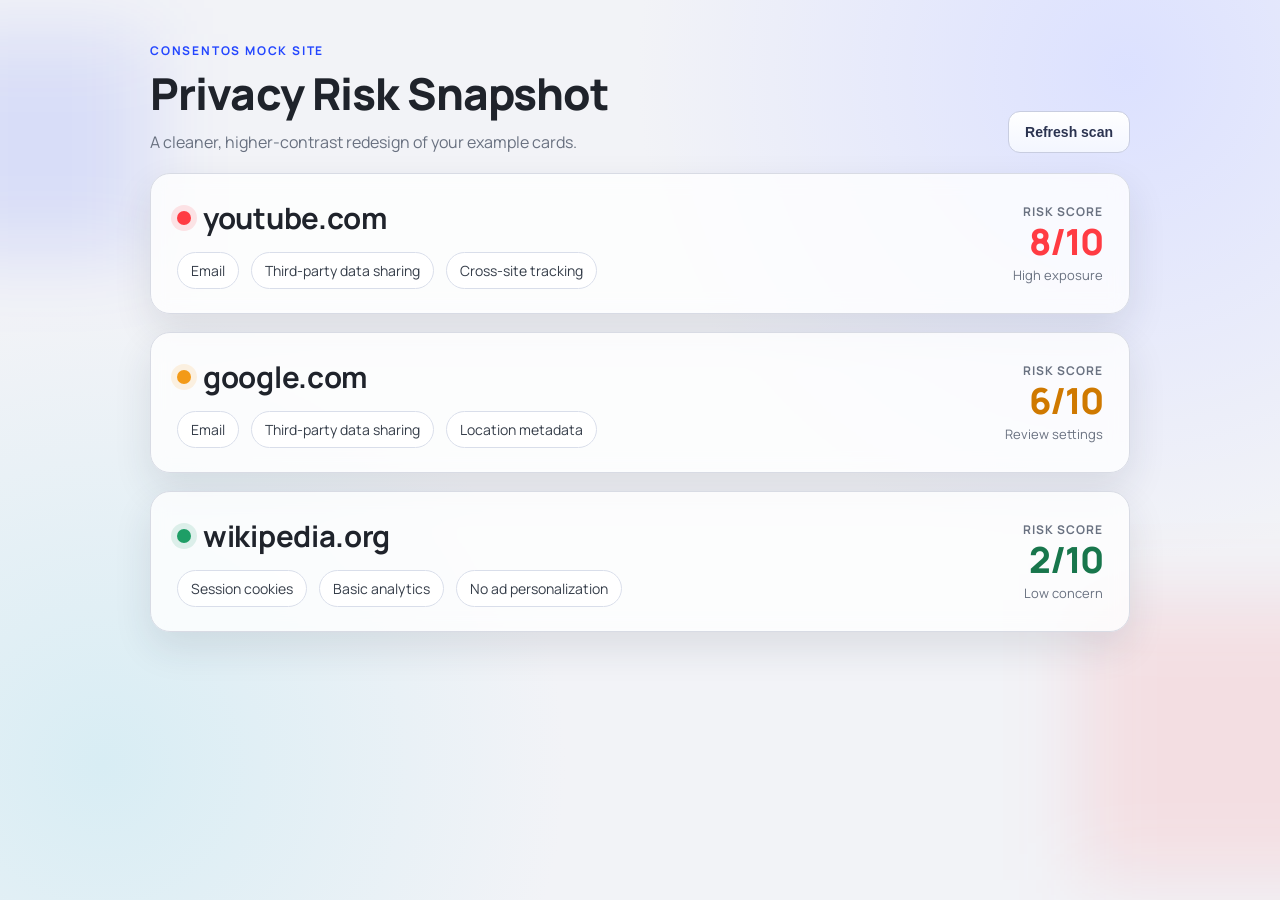
==== commit 64bb8245: "feat: Update popup UI and add risk score badge" ====
--- a/frontend/index.html
+++ b/frontend/index.html
@@ -1,164 +1,97 @@
-<!DOCTYPE html>
+<!doctype html>
 <html lang="en">
-<head>
-  <meta charset="UTF-8">
-  <meta name="viewport" content="width=device-width, initial-scale=1.0">
-  <title>ConsentOS - Dashboard</title>
-  <link rel="stylesheet" href="styles.css">
-</head>
-<body>
-  <div class="container">
-    <header>
-      <p class="tagline">Real-time data consent translator</p>      
-      <h1>ConsentOS</h1>
-    </header>
-    
-    <div class="hero">
-      <h2>Understand what you're agreeing to</h2>
-      <p>
-        Nobody actually understands what they're agreeing to when they click "Accept Cookies." 
-        ConsentOS uses AI to translate complex legal terms into plain English, showing you exactly 
-        what data you're sharing and potential risks.
-      </p>
-      <a href="#install" class="cta-button">Get Started</a>
-    </div>
-    
-    <div class="features">
-      <div class="feature-card">
-        <h3>Automatic Detection</h3>       <div class="feature-icon">
-        <p>Automatically detects consent popups and cookie banners as you browse the web.</p>
-      </div>
-      
-      <div class="feature-card">
-        <h3>AI-Powered Analysis</h3>        <div class="feature-icon">
-        <p>Uses Google Gemini AI to analyze terms of service and privacy policies in real-time.</p>
-      </div>
-      
-      <div class="feature-card">
-        <div class="feature-</div>icon">
-        <h3>Risk Assessment</h3>
-        <p>Identifies potential concerns, data collection practices, and abuse scenarios.</p>
-      </div>
-      
-      <div class="feature-card">
-        <h3>Clear Recommendations</h3>        <div class="feature-icon">
-        <p>Provides actionable recommendations so you can make informed decisions.</p>
-      </div>
-      
-      <div class="feature-card">
-        <h3>Privacy Protection</h3>        <div class="feature-icon">
-        <p>All analysis happens locally with your API key - no data leaves your browser except to Gemini.</p>
-      </div>
-      
-      <div class="feature-card">
-        <h3>History Tracking</h3>        <div class="feature-icon">
-        <p>View your consent history and see which sites you've analyzed over time.</p>
-      </div>
-    </div>
-    
-    <div class="problem-section">
-      <p>      <h2>
-        Every day, billions of people click "Accept" on consent popups without understanding what 
-        they're agreeing to. These popups use complex legal language designed to confuse rather than inform.
-      </p>
-      <p>
-        Companies exploit this confusion to collect vast amounts of personal data, often sharing it 
-        with dozens of third parties. Users have no practical way to understand the implications of 
-        these agreements before accepting.
-      </p>
-      <p>
-        <strong>ConsentOS changes this.</strong> It acts as your personal privacy advocate, translating 
-        legalese into plain English and highlighting potential risks in real-time.
-      </p>
-      
-      <div class="stats">
-        <div class="stat-card">
-          <div class="stat-number">93%</div>
-          <div class="stat-label">Don't read terms</div>
+  <head>
+    <meta charset="UTF-8" />
+    <meta name="viewport" content="width=device-width, initial-scale=1.0" />
+    <title>ConsentOS Mock Dashboard</title>
+    <link rel="preconnect" href="https://fonts.googleapis.com" />
+    <link rel="preconnect" href="https://fonts.gstatic.com" crossorigin />
+    <link
+      href="https://fonts.googleapis.com/css2?family=Manrope:wght@500;700;800&display=swap"
+      rel="stylesheet"
+    />
+    <link rel="stylesheet" href="styles.css" />
+  </head>
+  <body>
+    <div class="bg-shape shape-a" aria-hidden="true"></div>
+    <div class="bg-shape shape-b" aria-hidden="true"></div>
+
+    <main class="page-shell">
+      <header class="page-header">
+        <div>
+          <p class="eyebrow">ConsentOS mock site</p>
+          <h1>Privacy Risk Snapshot</h1>
+          <p class="subtitle">
+            A cleaner, higher-contrast redesign of your example cards.
+          </p>
         </div>
-        <div class="stat-card">
-          <div class="stat-number">180+</div>
-          <div class="stat-label">Avg. third parties</div>
-        </div>
-        <div class="stat-card">
-          <div class="stat-number">$200B</div>
-          <div class="stat-label">Data broker industry</div>
-        </div>
-      </div>
-    </div>
-    
-    <div class="problem-section" id="install">
-      <h2> Installation</h2>
-      <p>
-        ConsentOS is a Chrome extension that runs locally in your browser. Follow these steps to get started:
-      </p>
-      
-      <div class="install-steps">
-        <h4>Step 1: Get a Gemini API Key</h4>
-        <ol>
-          <li>Visit <a href="https://makersuite.google.com/app/apikey" target="_blank">Google AI Studio</a></li>
-          <li>Create a free API key (no credit card required)</li>
-          <li>Copy your API key</li>
-        </ol>
-      </div>
-      
-      <div class="install-steps">
-        <h4>Step 2: Configure the Extension</h4>
-        <ol>
-          <li>Download or clone the ConsentOS repository</li>
-          <li>Open <code>my-extension/background.js</code></li>
-          <li>Replace <code>YOUR_GEMINI_API_KEY_HERE</code> with your actual API key</li>
-          <li>Save the file</li>
-        </ol>
-      </div>
-      
-      <div class="install-steps">
-        <h4>Step 3: Load the Extension</h4>
-        <ol>
-          <li>Open Chrome and go to <code>chrome://extensions/</code></li>
-          <li>Enable "Developer mode" (toggle in top right)</li>
-          <li>Click "Load unpacked"</li>
-          <li>Select the <code>my-extension</code> folder</li>
-        </ol>          <li>ConsentOS is now active! 
-      </div>
-      
-      <p style="margin-top: 24px;">
-        <strong>That's it!</strong> Now when you visit websites with consent popups, ConsentOS will 
-        automatically detect and analyze them, showing you a clear breakdown of what you're agreeing to.
-      </p>
-    </div>
-    
-    <div class="problem-section">
-      <p>      <h2>
-        <strong>1. Detection:</strong> ConsentOS monitors web pages for consent popups and cookie banners 
-        using pattern matching and DOM observation.
-      </p>
-      <p>
-        <strong>2. Extraction:</strong> When a popup is detected, the extension extracts the consent text 
-        and related privacy policy URLs.
-      </p>
-      <p>
-        <strong>3. Analysis:</strong> The text is sent to Google Gemini AI, which analyzes it and provides 
-        a structured breakdown including:
-      </p>
-      <ul style="padding-left: 40px; color: #666; margin: 16px 0;">
-        <li>Plain-English summary of what you're agreeing to</li>
-        <li>Specific concerns and potential risks</li>
-        <li>Types of data that will be collected</li>
-        <li>Clear recommendation (Accept/Decline/Review)</li>
-      </ul>
-      <p>
-        <strong>4. Display:</strong> ConsentOS shows you this analysis in a beautiful overlay before you 
-        make a decision, empowering you to give truly informed consent.
-      </p>
-    </div>
-    
-    <footer>
-      <p>Built to empower users against predatory data practices</p>
-      <p style="margin-top: 8px;">
-        <small>© 2023 ConsentOS. All rights reserved.</small>
-      </p>
-    </footer>
-  </div>
-</body>
+        <button class="refresh-btn" type="button">Refresh scan</button>
+      </header>
+
+      <section class="card-grid" aria-label="Domain risk list">
+        <article class="risk-card">
+          <div class="left-block">
+            <div class="domain-row">
+              <span class="dot high" aria-hidden="true"></span>
+              <h2>youtube.com</h2>
+            </div>
+
+            <ul class="signals">
+              <li>Email</li>
+              <li>Third-party data sharing</li>
+              <li>Cross-site tracking</li>
+            </ul>
+          </div>
+
+          <div class="score-block">
+            <p class="score-label">Risk score</p>
+            <p class="score high">8/10</p>
+            <p class="score-note">High exposure</p>
+          </div>
+        </article>
+
+        <article class="risk-card">
+          <div class="left-block">
+            <div class="domain-row">
+              <span class="dot medium" aria-hidden="true"></span>
+              <h2>google.com</h2>
+            </div>
+
+            <ul class="signals">
+              <li>Email</li>
+              <li>Third-party data sharing</li>
+              <li>Location metadata</li>
+            </ul>
+          </div>
+
+          <div class="score-block">
+            <p class="score-label">Risk score</p>
+            <p class="score medium">6/10</p>
+            <p class="score-note">Review settings</p>
+          </div>
+        </article>
+
+        <article class="risk-card">
+          <div class="left-block">
+            <div class="domain-row">
+              <span class="dot low" aria-hidden="true"></span>
+              <h2>wikipedia.org</h2>
+            </div>
+
+            <ul class="signals">
+              <li>Session cookies</li>
+              <li>Basic analytics</li>
+              <li>No ad personalization</li>
+            </ul>
+          </div>
+
+          <div class="score-block">
+            <p class="score-label">Risk score</p>
+            <p class="score low">2/10</p>
+            <p class="score-note">Low concern</p>
+          </div>
+        </article>
+      </section>
+    </main>
+  </body>
 </html>
--- a/frontend/styles.css
+++ b/frontend/styles.css
@@ -1,188 +1,260 @@
+:root {
+    --bg: #f2f3f7;
+    --ink: #1f232b;
+    --muted: #697180;
+    --card: rgba(255, 255, 255, 0.78);
+    --card-border: #d8dbe4;
+    --accent: #2346ff;
+    --danger: #ff3b43;
+    --warning: #f39a17;
+    --safe: #1e9e66;
+}
 
 * {
+    box-sizing: border-box;
+}
+
+body {
+    margin: 0;
+    min-height: 100vh;
+    font-family: "Manrope", "Avenir Next", "Segoe UI", sans-serif;
+    color: var(--ink);
+    background:
+        radial-gradient(circle at 88% 8%, #dce1ff 0, transparent 35%),
+        radial-gradient(circle at 8% 85%, #d8edf4 0, transparent 33%),
+        var(--bg);
+    padding: 42px 18px 64px;
+}
+
+.bg-shape {
+    position: fixed;
+    z-index: 0;
+    filter: blur(40px);
+    pointer-events: none;
+}
+
+.shape-a {
+    width: 220px;
+    height: 220px;
+    top: 34px;
+    left: -70px;
+    background: rgba(35, 70, 255, 0.12);
+}
+
+.shape-b {
+    width: 280px;
+    height: 280px;
+    right: -80px;
+    bottom: 20px;
+    background: rgba(255, 59, 67, 0.11);
+}
+
+.page-shell {
+    position: relative;
+    z-index: 1;
+    max-width: 980px;
+    margin: 0 auto;
+}
+
+.page-header {
+    display: flex;
+    align-items: end;
+    justify-content: space-between;
+    gap: 20px;
+    margin-bottom: 20px;
+}
+
+.eyebrow {
+    margin: 0;
+    font-size: 12px;
+    font-weight: 700;
+    letter-spacing: 0.15em;
+    text-transform: uppercase;
+    color: var(--accent);
+}
+
+h1 {
+    margin: 4px 0 8px;
+    font-size: clamp(28px, 4vw, 44px);
+    font-weight: 800;
+    letter-spacing: -0.02em;
+}
+
+.subtitle {
+    margin: 0;
+    color: var(--muted);
+    max-width: 560px;
+}
+
+.refresh-btn {
+    border: 1px solid #c8cde0;
+    background: linear-gradient(180deg, #ffffff 0%, #f3f6ff 100%);
+    color: #2b3350;
+    border-radius: 12px;
+    padding: 12px 16px;
+    font-size: 14px;
+    font-weight: 700;
+    cursor: pointer;
+    transition: transform 150ms ease, box-shadow 150ms ease;
+}
+
+.refresh-btn:hover {
+    transform: translateY(-1px);
+    box-shadow: 0 7px 18px rgba(35, 70, 255, 0.15);
+}
+
+.card-grid {
+    display: grid;
+    gap: 18px;
+}
+
+.risk-card {
+    background: var(--card);
+    border: 1px solid var(--card-border);
+    border-radius: 20px;
+    padding: 24px 26px;
+    display: grid;
+    grid-template-columns: 1fr auto;
+    align-items: center;
+    gap: 20px;
+    backdrop-filter: blur(9px);
+    box-shadow: 0 16px 38px rgba(32, 41, 60, 0.11);
+    animation: rise 420ms ease both;
+}
+
+.risk-card:nth-child(2) {
+    animation-delay: 70ms;
+}
+
+.risk-card:nth-child(3) {
+    animation-delay: 140ms;
+}
+
+@keyframes rise {
+    from {
+        opacity: 0;
+        transform: translateY(10px);
+    }
+
+    to {
+        opacity: 1;
+        transform: translateY(0);
+    }
+}
+
+.domain-row {
+    display: flex;
+    align-items: center;
+    gap: 12px;
+    margin-bottom: 14px;
+}
+
+.dot {
+    width: 14px;
+    height: 14px;
+    border-radius: 999px;
+    box-shadow: 0 0 0 6px rgba(255, 59, 67, 0.13);
+}
+
+.dot.high {
+    background: var(--danger);
+    box-shadow: 0 0 0 6px rgba(255, 59, 67, 0.13);
+}
+
+.dot.medium {
+    background: var(--warning);
+    box-shadow: 0 0 0 6px rgba(243, 154, 23, 0.13);
+}
+
+.dot.low {
+    background: var(--safe);
+    box-shadow: 0 0 0 6px rgba(30, 158, 102, 0.13);
+}
+
+h2 {
+    margin: 0;
+    font-size: clamp(20px, 2.3vw, 31px);
+    font-weight: 700;
+    letter-spacing: -0.01em;
+}
+
+.signals {
     margin: 0;
     padding: 0;
-    box-sizing: border-box;
-}
-
-body {
-    font-family: -apple-system, BlinkMacSystemFont, 'Segoe UI', Roboto, sans-serif;
-    background: linear-gradient(135deg, #667eea 0%, #764ba2 100%);
-    min-height: 100vh;
-    padding: 40px 20px;
-}
-
-.container {
-    max-width: 1200px;
-    margin: 0 auto;
-}
-
-header {
-    text-align: center;
-    color: white;
-    margin-bottom: 40px;
-}
-
-h1 {
-    font-size: 48px;
-    margin-bottom: 12px;
-}
-
-.tagline {
-    font-size: 20px;
-    opacity: 0.9;
-}
-
-.hero {
-    background: white;
-    border-radius: 16px;
-    padding: 60px 40px;
-    text-align: center;
-    margin-bottom: 40px;
-    box-shadow: 0 20px 60px rgba(0, 0, 0, 0.3);
-}
-
-.hero h2 {
-    font-size: 32px;
-    color: #333;
-    margin-bottom: 16px;
-}
-
-.hero p {
-    font-size: 18px;
-    color: #666;
-    line-height: 1.6;
-    max-width: 700px;
-    margin: 0 auto 32px;
-}
-
-.cta-button {
-    display: inline-block;
-    background: linear-gradient(135deg, #667eea 0%, #764ba2 100%);
-    color: white;
-    padding: 16px 40px;
-    border-radius: 8px;
-    text-decoration: none;
-    font-size: 18px;
-    font-weight: 600;
-    transition: transform 0.2s, box-shadow 0.2s;
-}
-
-.cta-button:hover {
-    transform: translateY(-2px);
-    box-shadow: 0 10px 30px rgba(102, 126, 234, 0.4);
-}
-
-.features {
-    display: grid;
-    grid-template-columns: repeat(auto-fit, minmax(300px, 1fr));
-    gap: 24px;
-    margin-bottom: 40px;
-}
-
-.feature-card {
-    background: white;
-    border-radius: 12px;
-    padding: 32px;
-    box-shadow: 0 10px 30px rgba(0, 0, 0, 0.2);
-}
-
-.feature-icon {
-    font-size: 48px;
-    margin-bottom: 16px;
-}
-
-.feature-card h3 {
-    font-size: 22px;
-    color: #333;
-    margin-bottom: 12px;
-}
-
-.feature-card p {
-    color: #666;
-    line-height: 1.6;
-}
-
-.problem-section {
-    background: white;
-    border-radius: 16px;
-    padding: 40px;
-    margin-bottom: 40px;
-    box-shadow: 0 20px 60px rgba(0, 0, 0, 0.3);
-}
-
-.problem-section h2 {
-    font-size: 28px;
-    color: #333;
-    margin-bottom: 20px;
-}
-
-.problem-section p {
-    color: #666;
-    line-height: 1.8;
-    font-size: 16px;
-    margin-bottom: 16px;
-}
-
-.stats {
-    display: grid;
-    grid-template-columns: repeat(auto-fit, minmax(200px, 1fr));
-    gap: 20px;
-    margin-top: 32px;
-}
-
-.stat-card {
-    background: linear-gradient(135deg, #667eea 0%, #764ba2 100%);
-    color: white;
-    padding: 24px;
-    border-radius: 12px;
-    text-align: center;
-}
-
-.stat-number {
+    list-style: none;
+    display: flex;
+    gap: 12px;
+    flex-wrap: wrap;
+}
+
+.signals li {
+    font-size: 14px;
+    color: #353d49;
+    background: rgba(255, 255, 255, 0.84);
+    border: 1px solid #d9deea;
+    border-radius: 999px;
+    padding: 8px 13px;
+}
+
+.score-block {
+    min-width: 150px;
+    text-align: right;
+}
+
+.score-label {
+    margin: 0 0 4px;
+    text-transform: uppercase;
+    letter-spacing: 0.08em;
+    font-size: 12px;
+    color: var(--muted);
+    font-weight: 700;
+}
+
+.score {
+    margin: 0;
     font-size: 36px;
-    font-weight: 700;
-    margin-bottom: 8px;
-}
-
-.stat-label {
-    font-size: 14px;
-    opacity: 0.9;
-}
-
-footer {
-    text-align: center;
-    color: white;
-    margin-top: 60px;
-    opacity: 0.8;
-}
-
-.install-steps {
-    background: #f8f9fa;
-    border-radius: 8px;
-    padding: 24px;
-    margin-top: 24px;
-}
-
-.install-steps h4 {
-    color: #333;
-    margin-bottom: 16px;
-}
-
-.install-steps ol {
-    padding-left: 24px;
-    color: #666;
-}
-
-.install-steps li {
-    margin-bottom: 12px;
-    line-height: 1.6;
-}
-
-code {
-    background: #e9ecef;
-    padding: 2px 6px;
-    border-radius: 4px;
-    font-family: 'Courier New', monospace;
-    font-size: 14px;
-}
+    line-height: 1;
+    font-weight: 800;
+    letter-spacing: -0.03em;
+}
+
+.score-note {
+    margin: 6px 0 0;
+    font-size: 13px;
+    color: var(--muted);
+}
+
+.score.high {
+    color: var(--danger);
+}
+
+.score.medium {
+    color: #cf7900;
+}
+
+.score.low {
+    color: #18764c;
+}
+
+@media (max-width: 800px) {
+    body {
+        padding: 22px 12px 40px;
+    }
+
+    .page-header {
+        flex-direction: column;
+        align-items: flex-start;
+    }
+
+    .refresh-btn {
+        width: 100%;
+    }
+
+    .risk-card {
+        grid-template-columns: 1fr;
+    }
+
+    .score-block {
+        text-align: left;
+    }
+}
